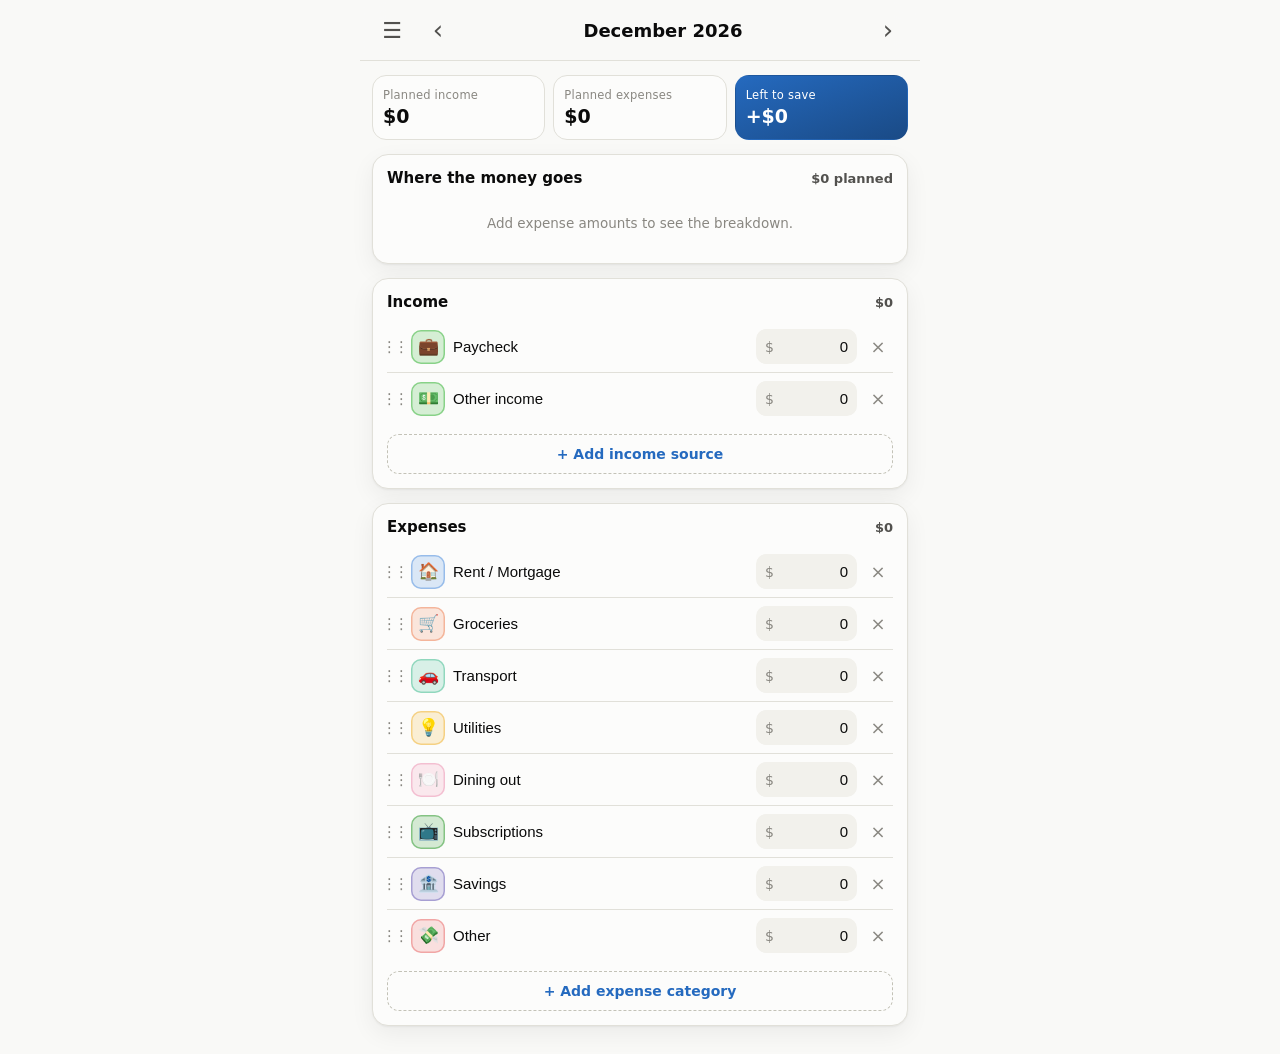
==== index.html @ 3756f9f8 "Replace bottom tabs with a sidebar; fix stale-cache mixed loads Navigation: - Swap the bottom tab ba" ====
<!DOCTYPE html>
<html lang="en">
<head>
  <meta charset="UTF-8" />
  <meta name="viewport" content="width=device-width, initial-scale=1, viewport-fit=cover" />
  <meta name="theme-color" content="#256abf" media="(prefers-color-scheme: light)" />
  <meta name="theme-color" content="#1a1a19" media="(prefers-color-scheme: dark)" />
  <meta name="description" content="Plan your monthly budget, log what actually happened, and see the difference." />
  <title>Kakeibo</title>

  <link rel="manifest" href="manifest.webmanifest" />
  <link rel="icon" href="icons/icon.svg" type="image/svg+xml" />
  <link rel="apple-touch-icon" href="icons/apple-touch-icon.png" />
  <meta name="apple-mobile-web-app-capable" content="yes" />
  <meta name="apple-mobile-web-app-status-bar-style" content="default" />
  <meta name="apple-mobile-web-app-title" content="Kakeibo" />

  <link rel="stylesheet" href="styles.css" />
</head>
<body>
  <div class="app">
    <!-- Header -->
    <header class="topbar">
      <div class="topbar-row">
        <button class="menu-btn" id="navBtn" aria-label="Open menu">&#9776;</button>
        <button class="month-nav" id="prevMonth" aria-label="Previous month">&#8249;</button>
        <button class="month-label" id="monthLabel">
          <span id="monthText">Month</span>
        </button>
        <button class="month-nav" id="nextMonth" aria-label="Next month">&#8250;</button>
      </div>
    </header>

    <!-- Views -->
    <main class="content" id="content">
      <!-- PLAN -->
      <section class="view" id="view-plan">
        <div class="summary-strip" id="planSummary"></div>
        <div class="card" id="planChartCard">
          <div class="card-head">
            <h2>Where the money goes</h2>
            <span class="card-sub" id="planChartSub"></span>
          </div>
          <div id="planChart" class="chart"></div>
        </div>

        <div class="card">
          <div class="card-head"><h2>Income</h2><span class="card-sub" id="planIncomeTotal"></span></div>
          <div class="list" id="planIncomeList"></div>
          <button class="add-row" data-add="income">+ Add income source</button>
        </div>

        <div class="card">
          <div class="card-head"><h2>Expenses</h2><span class="card-sub" id="planExpenseTotal"></span></div>
          <div class="list" id="planExpenseList"></div>
          <button class="add-row" data-add="expense">+ Add expense category</button>
        </div>
      </section>

      <!-- ACTUAL -->
      <section class="view" id="view-actual" hidden>
        <div class="summary-strip" id="actualSummary"></div>
        <p class="hint">Enter what actually came in and went out this month.</p>
        <div class="card">
          <div class="card-head"><h2>Income</h2><span class="card-sub" id="actualIncomeTotal"></span></div>
          <div class="list" id="actualIncomeList"></div>
        </div>
        <div class="card">
          <div class="card-head"><h2>Expenses</h2><span class="card-sub" id="actualExpenseTotal"></span></div>
          <div class="list" id="actualExpenseList"></div>
        </div>
      </section>

      <!-- LOG -->
      <section class="view" id="view-log" hidden>
        <div class="summary-strip" id="logSummary"></div>
        <div class="card">
          <div class="card-head"><h2>Add a purchase</h2></div>
          <div class="log-add">
            <select class="log-select" id="logCat" aria-label="Category"></select>
            <div class="log-add-row">
              <span class="amount-field big"><span class="cur">$</span>
                <input class="amount" id="logAmount" inputmode="decimal" placeholder="0" /></span>
              <input class="log-note" id="logNote" placeholder="Note (e.g. Costco)" />
            </div>
            <button class="log-add-btn" id="logAddBtn">Add to Log</button>
          </div>
        </div>

        <div class="card">
          <div class="card-head"><h2>Category totals</h2></div>
          <div id="logTotals" class="log-totals"></div>
        </div>

        <div class="card">
          <div class="card-head"><h2>Entries</h2><span class="card-sub" id="logCount"></span></div>
          <div id="logList" class="log-list"></div>
        </div>
        <p class="privacy">&#128274; Every entry stays on this device and feeds its category's actual automatically.</p>
      </section>

      <!-- HISTORY -->
      <section class="view" id="view-history" hidden>
        <div class="summary-strip" id="historySummary"></div>
        <div class="card">
          <div class="card-head">
            <h2>Net savings trend</h2>
            <span class="card-sub" id="historyTrendSub"></span>
          </div>
          <div id="historyChart" class="chart"></div>
        </div>
        <div class="card">
          <div class="card-head"><h2>Month by month</h2></div>
          <div id="historyList" class="hist-list"></div>
        </div>
        <p class="privacy">&#128274; Your history is stored only on this device &mdash; nothing is uploaded anywhere.</p>
      </section>

      <!-- COMPARE -->
      <section class="view" id="view-compare" hidden>
        <div class="summary-strip" id="compareSummary"></div>
        <p class="cmp-recap" id="compareRecap"></p>
        <div class="card">
          <div class="card-head">
            <h2>Planned vs actual</h2>
            <div class="legend" id="compareLegend"></div>
          </div>
          <div id="compareChart" class="chart"></div>
        </div>
        <div class="card">
          <div class="card-head"><h2>Category breakdown</h2></div>
          <div id="compareTable" class="cmp-table"></div>
        </div>
      </section>
    </main>
  </div>

  <!-- Sidebar drawer -->
  <div class="drawer-backdrop" id="navDrawer" hidden>
    <nav class="drawer" role="dialog" aria-label="Menu">
      <div class="drawer-head">
        <span class="drawer-logo">&#128202;</span>
        <span class="drawer-title">Kakeibo</span>
      </div>
      <div class="drawer-nav">
        <button class="nav-item is-active" data-view="plan"><span class="nav-ico">&#9635;</span>Plan</button>
        <button class="nav-item" data-view="actual"><span class="nav-ico">&#10003;</span>Actual</button>
        <button class="nav-item" data-view="compare"><span class="nav-ico">&#8646;</span>Compare</button>
        <button class="nav-item" data-view="log"><span class="nav-ico">&#128203;</span>Log</button>
        <button class="nav-item" data-view="history"><span class="nav-ico">&#8635;</span>History</button>
      </div>
      <div class="drawer-sep"></div>
      <button class="nav-item small" data-action="copyPrev"><span class="nav-ico">&#10697;</span>Copy last month's plan</button>
      <button class="nav-item small" data-action="export"><span class="nav-ico">&#8615;</span>Export backup</button>
      <button class="nav-item small" data-action="import"><span class="nav-ico">&#8613;</span>Import backup</button>
      <button class="nav-item small danger" data-action="clearMonth"><span class="nav-ico">&#128465;</span>Clear this month</button>
    </nav>
  </div>
  <input type="file" id="importFile" accept="application/json" hidden />

  <!-- Icon picker sheet -->
  <div class="sheet-backdrop" id="iconSheet" hidden>
    <div class="sheet" role="dialog" aria-label="Choose an icon">
      <div class="sheet-handle"></div>
      <div class="sheet-title">Choose an icon</div>
      <div class="icon-grid" id="iconGrid"></div>
      <button class="sheet-item sheet-close">Close</button>
    </div>
  </div>

  <script src="app.js"></script>
</body>
</html>
---- styles.css ----
/* ---------- Design tokens (from validated data-viz palette) ---------- */
:root {
  color-scheme: light;
  --page:        #f9f9f7;
  --surface:     #fcfcfb;
  --surface-2:   #f2f1ec;
  --ink:         #0b0b0b;
  --ink-2:       #52514e;
  --muted:       #898781;
  --hairline:    #e1e0d9;
  --baseline:    #c3c2b7;

  --brand:       #256abf;
  --brand-soft:  #cde2fb;

  /* categorical series (fixed order — never cycled) */
  --s1: #2a78d6; --s2: #eb6834; --s3: #1baf7a; --s4: #eda100;
  --s5: #e87ba4; --s6: #008300; --s7: #4a3aa7; --s8: #e34948;

  --planned: #2a78d6;   /* series 1 */
  --actual:  #eb6834;   /* series 2 */

  --good:     #006300;
  --good-fill:#0ca30c;
  --over:     #d03b3b;
  --warning:  #fab219;

  --ring: rgba(11,11,11,0.10);
  --shadow: 0 1px 2px rgba(11,11,11,0.05), 0 8px 24px rgba(11,11,11,0.06);

  --r: 16px;
  --safe-b: env(safe-area-inset-bottom, 0px);
  --safe-t: env(safe-area-inset-top, 0px);
}

@media (prefers-color-scheme: dark) {
  :root {
    color-scheme: dark;
    --page:      #0d0d0d;
    --surface:   #1a1a19;
    --surface-2: #232321;
    --ink:       #ffffff;
    --ink-2:     #c3c2b7;
    --muted:     #898781;
    --hairline:  #2c2c2a;
    --baseline:  #383835;

    --brand:      #3987e5;
    --brand-soft: #184f95;

    --s1: #3987e5; --s2: #d95926; --s3: #199e70; --s4: #c98500;
    --s5: #d55181; --s6: #008300; --s7: #9085e9; --s8: #e66767;
    --planned: #3987e5;
    --actual:  #d95926;

    --good:      #0ca30c;
    --good-fill: #0ca30c;
    --over:      #d03b3b;

    --ring: rgba(255,255,255,0.10);
    --shadow: none;
  }
}

* { box-sizing: border-box; }
[hidden] { display: none !important; }
html, body { margin: 0; padding: 0; }
body {
  font-family: system-ui, -apple-system, "Segoe UI", Roboto, sans-serif;
  background: var(--page);
  color: var(--ink);
  -webkit-font-smoothing: antialiased;
  overscroll-behavior-y: none;
}
button { font-family: inherit; cursor: pointer; }
h1, h2 { margin: 0; }

.app {
  max-width: 560px;
  margin: 0 auto;
  min-height: 100vh;
  display: flex;
  flex-direction: column;
}

/* ---------- Top bar ---------- */
.topbar {
  position: sticky; top: 0; z-index: 20;
  padding: calc(var(--safe-t) + 10px) 12px 10px;
  background: color-mix(in srgb, var(--page) 88%, transparent);
  backdrop-filter: saturate(1.4) blur(12px);
  border-bottom: 1px solid var(--hairline);
}
.topbar-row { display: flex; align-items: center; gap: 6px; }
.month-nav {
  width: 40px; height: 40px; flex: 0 0 auto;
  border: none; background: transparent; color: var(--ink-2);
  font-size: 26px; line-height: 1; border-radius: 12px;
}
.month-nav:active { background: var(--surface-2); }
.month-label {
  flex: 1 1 auto; display: flex; align-items: center; justify-content: center;
  gap: 6px; border: none; background: transparent;
  font-size: 18px; font-weight: 650; color: var(--ink);
  padding: 8px; border-radius: 12px;
}
.month-caret { font-size: 11px; color: var(--muted); }
.menu-btn {
  width: 40px; height: 40px; flex: 0 0 auto;
  border: none; background: transparent; color: var(--ink-2);
  font-size: 22px; border-radius: 12px;
}
.menu-btn:active { background: var(--surface-2); }

/* ---------- Content ---------- */
.content {
  flex: 1 1 auto;
  padding: 14px 12px calc(28px + var(--safe-b));
}
.view { display: flex; flex-direction: column; gap: 14px; }
.hint { margin: -4px 2px 0; color: var(--ink-2); font-size: 13.5px; }

/* ---------- Summary strip ---------- */
.summary-strip {
  display: grid; grid-template-columns: repeat(3, 1fr); gap: 8px;
}
.stat {
  background: var(--surface); border: 1px solid var(--hairline);
  border-radius: 14px; padding: 12px 10px;
  display: flex; flex-direction: column; gap: 3px;
}
.stat-label { font-size: 11.5px; color: var(--muted); letter-spacing: .02em; }
.stat-value { font-size: 19px; font-weight: 700; }
.stat-sub { font-size: 11.5px; font-weight: 600; }
.stat-sub.good { color: var(--good); }
.stat-sub.over { color: var(--over); }
.stat.accent { background: linear-gradient(160deg, var(--brand), color-mix(in srgb, var(--brand) 70%, #000)); border-color: transparent; color: #fff; }
.stat.accent .stat-label, .stat.accent .stat-value { color: #fff; }
.stat.accent.neg { background: linear-gradient(160deg, var(--over), color-mix(in srgb, var(--over) 68%, #000)); }
.stat-accent-sub { font-size: 11px; font-weight: 600; color: rgba(255,255,255,0.88); }

/* Compare recap sentence */
.cmp-recap {
  margin: -4px 2px 0; padding: 11px 13px;
  background: var(--surface); border: 1px solid var(--hairline); border-radius: 12px;
  font-size: 13.5px; line-height: 1.45; color: var(--ink); font-weight: 500;
}

/* ---------- Cards ---------- */
.card {
  background: var(--surface);
  border: 1px solid var(--hairline);
  border-radius: var(--r);
  padding: 14px;
  box-shadow: var(--shadow);
}
.card-head {
  display: flex; align-items: center; justify-content: space-between;
  gap: 10px; margin-bottom: 10px;
}
.card-head h2 { font-size: 15px; font-weight: 650; }
.card-sub { font-size: 13px; color: var(--ink-2); font-weight: 600; font-variant-numeric: tabular-nums; }

/* ---------- Editable rows ---------- */
.list { display: flex; flex-direction: column; }
.row {
  display: flex; align-items: center; gap: 6px;
  padding: 8px 0; border-bottom: 1px solid var(--hairline);
  background: var(--surface);
}
.row:last-child { border-bottom: none; }
.row.dragging {
  border-bottom-color: transparent; border-radius: 12px;
  box-shadow: 0 6px 20px rgba(0,0,0,0.18); opacity: 0.96;
}
body.is-dragging { user-select: none; -webkit-user-select: none; }
.drag-handle {
  flex: 0 0 auto; width: 22px; align-self: stretch;
  display: flex; align-items: center; justify-content: center;
  color: var(--muted); font-size: 15px; letter-spacing: -3px;
  cursor: grab; touch-action: none; margin-left: -4px;
}
.drag-handle:active { cursor: grabbing; }
.row .dot { width: 10px; height: 10px; border-radius: 50%; flex: 0 0 auto; }
.row .name {
  flex: 1 1 auto; min-width: 0; border: none; background: transparent;
  color: var(--ink); font-size: 15px; padding: 6px 2px;
}
.row .name:focus { outline: none; }
.amount-field {
  display: flex; align-items: center; gap: 2px;
  background: var(--surface-2); border-radius: 10px; padding: 4px 8px;
  border: 1px solid transparent;
}
.amount-field:focus-within { border-color: var(--brand); }
.amount-field .cur { color: var(--muted); font-size: 14px; }
.row .amount {
  width: 72px; border: none; background: transparent; color: var(--ink);
  font-size: 15px; text-align: right; font-variant-numeric: tabular-nums;
  padding: 4px 0;
}
.row .amount:focus { outline: none; }
.row .del {
  border: none; background: transparent; color: var(--muted);
  font-size: 18px; width: 30px; height: 30px; border-radius: 8px; flex: 0 0 auto;
}
.row .del:active { background: var(--surface-2); color: var(--over); }
.add-row {
  margin-top: 10px; width: 100%;
  border: 1px dashed var(--baseline); background: transparent;
  color: var(--brand); font-weight: 600; font-size: 14px;
  padding: 11px; border-radius: 12px;
}
.add-row:active { background: var(--surface-2); }

/* ---------- Icon badges & chips ---------- */
.ico-badge {
  flex: 0 0 auto; width: 34px; height: 34px; border-radius: 10px;
  border: none; font-size: 17px; line-height: 1;
  display: flex; align-items: center; justify-content: center;
  background: color-mix(in srgb, var(--bc) 16%, transparent);
  box-shadow: inset 0 0 0 1.5px color-mix(in srgb, var(--bc) 38%, transparent);
}
.ico-badge:active { transform: scale(0.92); }
.ico-chip {
  display: inline-flex; align-items: center; justify-content: center;
  width: 22px; height: 22px; border-radius: 6px; font-size: 13px; flex: 0 0 auto;
  background: color-mix(in srgb, var(--bc) 16%, transparent);
}
.leg-ico { font-size: 14px; width: 18px; text-align: center; flex: 0 0 auto; }
.cmp-ico { font-size: 15px; margin-right: 6px; }

/* ---------- Chart area ---------- */
.chart { width: 100%; }
.chart svg { display: block; width: 100%; height: auto; overflow: visible; }

/* Donut legend */
.donut-wrap { display: flex; flex-direction: column; align-items: center; gap: 12px; }
.donut-center-val { font-size: 22px; font-weight: 750; fill: var(--ink); }
.donut-center-lbl { font-size: 11px; fill: var(--muted); }
.leg-list { width: 100%; display: flex; flex-direction: column; gap: 2px; }
.leg-item {
  display: flex; align-items: center; gap: 8px; padding: 6px 2px;
  border-bottom: 1px solid var(--hairline); font-size: 13.5px;
}
.leg-item:last-child { border-bottom: none; }
.leg-item .swatch { width: 12px; height: 12px; border-radius: 3px; flex: 0 0 auto; }
.leg-item .leg-name { flex: 1 1 auto; color: var(--ink-2); overflow: hidden; text-overflow: ellipsis; white-space: nowrap; }
.leg-item .leg-val { font-weight: 650; font-variant-numeric: tabular-nums; }
.leg-item .leg-pct { color: var(--muted); width: 42px; text-align: right; font-variant-numeric: tabular-nums; }

/* Legend (compare) */
.legend { display: flex; gap: 12px; }
.legend .key { display: flex; align-items: center; gap: 5px; font-size: 12px; color: var(--ink-2); }
.legend .key i { width: 11px; height: 11px; border-radius: 3px; display: inline-block; }

/* Compare table */
.cmp-table { display: flex; flex-direction: column; gap: 12px; }
.cmp-row { display: flex; flex-direction: column; gap: 6px; }
.cmp-top { display: flex; align-items: baseline; justify-content: space-between; gap: 8px; }
.cmp-name { font-size: 14px; font-weight: 600; }
.cmp-delta { font-size: 12.5px; font-weight: 650; font-variant-numeric: tabular-nums; }
.cmp-delta.good { color: var(--good); }
.cmp-delta.over { color: var(--over); }
.cmp-bars { display: flex; flex-direction: column; gap: 4px; }
.cmp-bar-track { position: relative; height: 12px; background: var(--surface-2); border-radius: 6px; overflow: hidden; }
.cmp-bar-fill { position: absolute; inset: 0 auto 0 0; border-radius: 6px; }
.cmp-bar-fill.p { background: var(--planned); }
.cmp-bar-fill.a { background: var(--actual); }
.cmp-nums { display: flex; justify-content: space-between; font-size: 11.5px; color: var(--muted); font-variant-numeric: tabular-nums; }

/* ---------- Log / tracker ---------- */
.log-add { display: flex; flex-direction: column; gap: 10px; }
.log-select {
  width: 100%; border: 1px solid var(--hairline); background: var(--surface-2);
  color: var(--ink); font-size: 15px; padding: 11px 12px; border-radius: 12px;
  font-family: inherit; appearance: none;
}
.log-add-row { display: flex; gap: 8px; }
.amount-field.big { flex: 0 0 auto; padding: 8px 12px; }
.amount-field.big .amount { width: 92px; font-size: 17px; font-weight: 650; }
.log-note {
  flex: 1 1 auto; min-width: 0; border: 1px solid var(--hairline);
  background: var(--surface-2); color: var(--ink); font-size: 15px;
  padding: 8px 12px; border-radius: 12px; font-family: inherit;
}
.log-note:focus, .log-select:focus { outline: none; border-color: var(--brand); }
.log-add-btn {
  width: 100%; border: none; border-radius: 12px; padding: 13px;
  background: var(--brand); color: #fff; font-size: 15px; font-weight: 650;
}
.log-add-btn:active { filter: brightness(0.94); }

.log-totals { display: flex; flex-direction: column; gap: 4px; }
.logtot { display: flex; align-items: center; gap: 10px; padding: 8px 0; border-bottom: 1px solid var(--hairline); }
.logtot:last-child { border-bottom: none; }
.logtot .ico-chip { width: 30px; height: 30px; font-size: 16px; }
.logtot-main { flex: 1 1 auto; min-width: 0; display: flex; flex-direction: column; gap: 2px; }
.logtot-top { display: flex; justify-content: space-between; align-items: baseline; gap: 8px; }
.logtot-name { font-size: 15px; font-weight: 600; }
.logtot-val { font-size: 15px; font-weight: 750; font-variant-numeric: tabular-nums; }
.logtot-sub { display: flex; justify-content: space-between; gap: 8px; font-size: 11.5px; }
.logtot-sub .muted2 { color: var(--muted); }
.logtot-sub .over { color: var(--over); font-weight: 650; }
.logtot-sub > span:first-child { color: var(--muted); }

.log-list { display: flex; flex-direction: column; }
.logrow { display: flex; align-items: center; gap: 10px; padding: 9px 0; border-bottom: 1px solid var(--hairline); }
.logrow:last-child { border-bottom: none; }
.logrow-ico { font-size: 18px; width: 24px; text-align: center; flex: 0 0 auto; }
.logrow-main { flex: 1 1 auto; min-width: 0; display: flex; flex-direction: column; gap: 1px; }
.logrow-label { font-size: 14.5px; font-weight: 550; overflow: hidden; text-overflow: ellipsis; white-space: nowrap; }
.logrow-sub { font-size: 11.5px; color: var(--muted); }
.logrow-amt { font-size: 15px; font-weight: 700; font-variant-numeric: tabular-nums; }

/* Read-only actual (fed by the Log) */
.amount-field.readonly { background: transparent; border: 1px dashed var(--baseline); }
.amount .ro, .amount.ro { display: inline-block; width: 72px; text-align: right; font-variant-numeric: tabular-nums; color: var(--ink); }

/* ---------- History ---------- */
.hist-list { display: flex; flex-direction: column; gap: 6px; }
.hist-row {
  display: flex; align-items: center; gap: 8px; width: 100%;
  border: none; background: transparent; text-align: left;
  padding: 10px 4px; border-bottom: 1px solid var(--hairline);
}
.hist-row:last-child { border-bottom: none; }
.hist-row:active { background: var(--surface-2); border-radius: 10px; }
.hist-main { flex: 1 1 auto; min-width: 0; display: flex; flex-direction: column; gap: 6px; }
.hist-top { display: flex; align-items: baseline; justify-content: space-between; gap: 8px; }
.hist-month { font-size: 14.5px; font-weight: 650; display: flex; align-items: center; gap: 6px; }
.hist-tag {
  font-size: 10px; font-weight: 600; color: var(--muted);
  border: 1px solid var(--baseline); border-radius: 999px; padding: 1px 7px;
}
.hist-net { font-size: 14.5px; font-weight: 750; font-variant-numeric: tabular-nums; }
.hist-net.good { color: var(--good); }
.hist-net.over { color: var(--over); }
.hist-bars { display: flex; flex-direction: column; gap: 3px; }
.hist-bar-track { height: 7px; background: var(--surface-2); border-radius: 4px; overflow: hidden; }
.hist-bar { height: 100%; border-radius: 4px; }
.hist-bar.in { background: var(--good-fill); }
.hist-bar.out { background: var(--actual); }
.hist-nums { display: flex; justify-content: space-between; font-size: 11px; color: var(--muted); font-variant-numeric: tabular-nums; }
.hist-chev { color: var(--muted); font-size: 20px; flex: 0 0 auto; }

.trend-single {
  display: flex; flex-direction: column; align-items: center; gap: 2px;
  padding: 24px 0; font-size: 30px; font-weight: 800; font-variant-numeric: tabular-nums;
}
.trend-single.good { color: var(--good); }
.trend-single.over { color: var(--over); }
.trend-single span { font-size: 12.5px; font-weight: 500; color: var(--muted); }

.privacy {
  text-align: center; color: var(--muted); font-size: 12px;
  margin: 2px 12px 0; line-height: 1.5;
}

/* ---------- Icon picker ---------- */
.sheet-title { font-size: 13px; color: var(--muted); text-align: center; margin-bottom: 10px; }
.icon-grid {
  display: grid; grid-template-columns: repeat(6, 1fr); gap: 8px;
  padding: 4px 2px 14px;
}
.icon-opt {
  aspect-ratio: 1; border: 1px solid var(--hairline); background: var(--surface-2);
  border-radius: 12px; font-size: 22px; display: flex; align-items: center; justify-content: center;
}
.icon-opt:active { transform: scale(0.92); border-color: var(--brand); }
.icon-auto { font-size: 14px; font-weight: 700; color: var(--brand); }

/* ---------- Sidebar drawer ---------- */
.drawer-backdrop {
  position: fixed; inset: 0; z-index: 40;
  background: rgba(0,0,0,0.45);
  display: flex; justify-content: flex-start;
  animation: fade .18s ease;
}
@keyframes fade { from { opacity: 0; } to { opacity: 1; } }
.drawer {
  width: 82%; max-width: 320px; height: 100%;
  background: var(--surface); border-right: 1px solid var(--hairline);
  padding: calc(var(--safe-t) + 14px) 12px calc(16px + var(--safe-b));
  display: flex; flex-direction: column; gap: 4px;
  box-shadow: 6px 0 30px rgba(0,0,0,0.28);
  animation: slidein .22s cubic-bezier(.2,.8,.2,1);
  overflow-y: auto;
}
@keyframes slidein { from { transform: translateX(-100%); } to { transform: translateX(0); } }
.drawer-head { display: flex; align-items: center; gap: 10px; padding: 6px 8px 14px; }
.drawer-logo { font-size: 24px; }
.drawer-title { font-size: 20px; font-weight: 750; }
.drawer-nav { display: flex; flex-direction: column; gap: 2px; }
.nav-item {
  display: flex; align-items: center; gap: 13px; width: 100%; text-align: left;
  border: none; background: transparent; color: var(--ink);
  font-size: 16px; font-weight: 600; padding: 13px 12px; border-radius: 12px;
}
.nav-item .nav-ico { font-size: 18px; width: 22px; text-align: center; color: var(--muted); }
.nav-item:active { background: var(--surface-2); }
.nav-item.is-active { background: color-mix(in srgb, var(--brand) 15%, transparent); color: var(--brand); }
.nav-item.is-active .nav-ico { color: var(--brand); }
.nav-item.small { font-size: 14.5px; font-weight: 500; padding: 12px; color: var(--ink-2); }
.nav-item.small .nav-ico { font-size: 16px; }
.nav-item.small.danger { color: var(--over); }
.drawer-sep { height: 1px; background: var(--hairline); margin: 10px 4px; }

/* ---------- Menu sheet ---------- */
.sheet-backdrop {
  position: fixed; inset: 0; z-index: 40;
  background: rgba(0,0,0,0.4);
  display: flex; align-items: flex-end;
}
.sheet {
  width: 100%; max-width: 560px; margin: 0 auto;
  background: var(--surface); border-radius: 20px 20px 0 0;
  padding: 8px 12px calc(16px + var(--safe-b));
  animation: rise .22s ease;
}
@keyframes rise { from { transform: translateY(100%); } to { transform: translateY(0); } }
.sheet-handle { width: 40px; height: 4px; border-radius: 2px; background: var(--baseline); margin: 8px auto 12px; }
.sheet-item {
  width: 100%; text-align: left; border: none; background: transparent;
  color: var(--ink); font-size: 16px; padding: 15px 8px;
  border-bottom: 1px solid var(--hairline);
}
.sheet-item:last-child { border-bottom: none; }
.sheet-item.danger { color: var(--over); }
.sheet-item.sheet-close { color: var(--brand); font-weight: 650; text-align: center; }

.empty { text-align: center; color: var(--muted); font-size: 13.5px; padding: 18px 8px; }
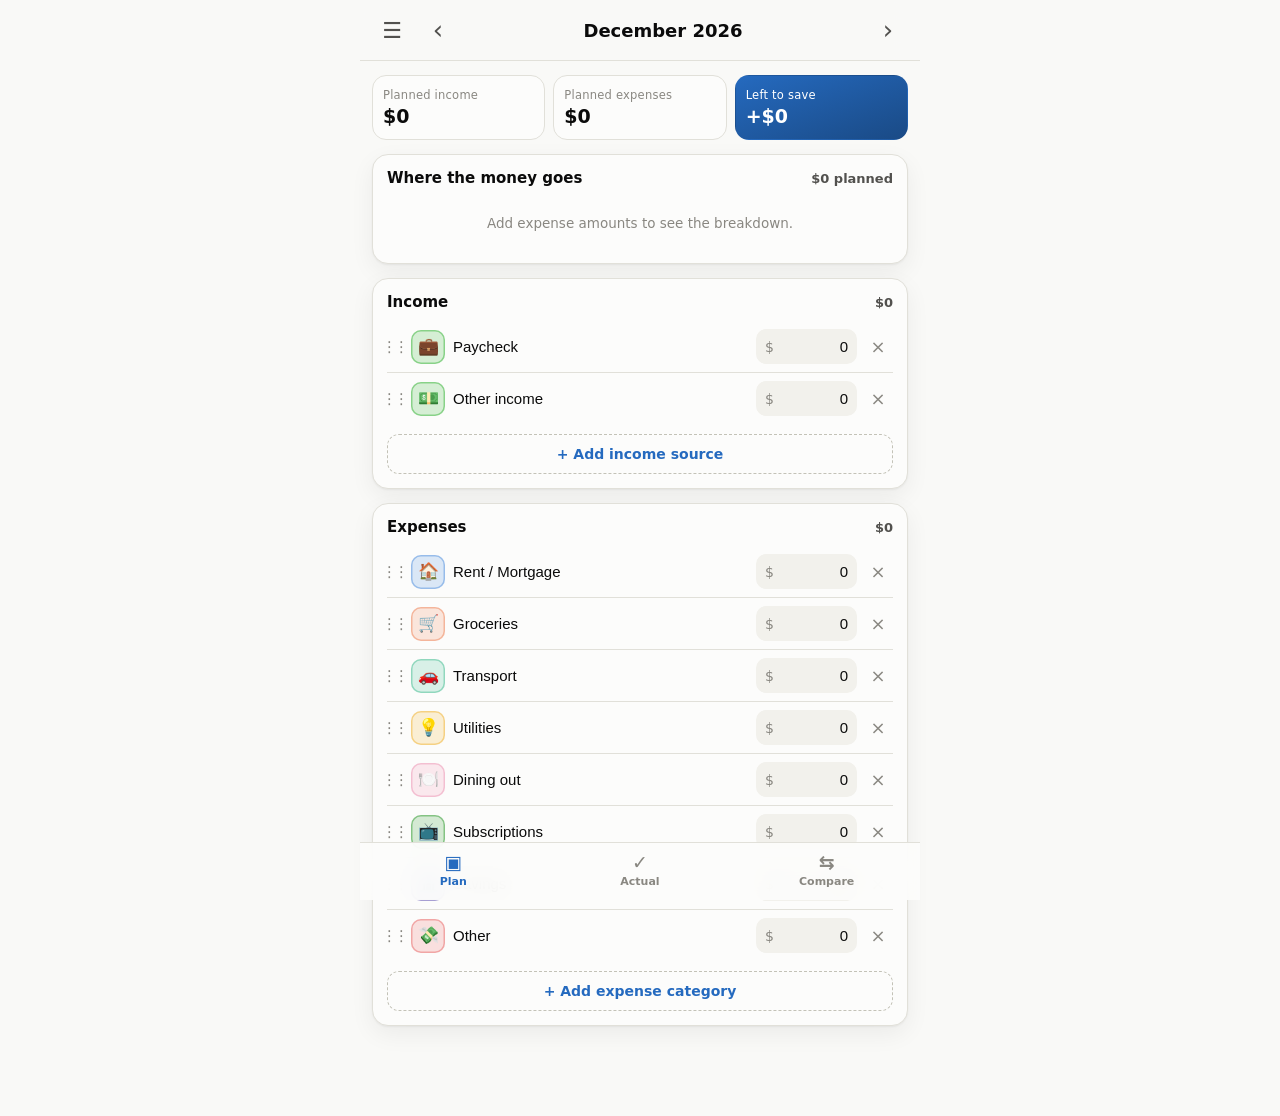
==== commit ed986c66: "Split navigation: primary views on bottom bar, sidebar for the rest - Bottom bar carries the three e" ====
--- a/index.html
+++ b/index.html
@@ -133,6 +133,19 @@
         </div>
       </section>
     </main>
+
+    <!-- Primary bottom nav -->
+    <nav class="tabbar" id="tabbar">
+      <button class="tab is-active" data-view="plan">
+        <span class="tab-ico">&#9635;</span><span>Plan</span>
+      </button>
+      <button class="tab" data-view="actual">
+        <span class="tab-ico">&#10003;</span><span>Actual</span>
+      </button>
+      <button class="tab" data-view="compare">
+        <span class="tab-ico">&#8646;</span><span>Compare</span>
+      </button>
+    </nav>
   </div>
 
   <!-- Sidebar drawer -->
@@ -143,11 +156,8 @@
         <span class="drawer-title">Kakeibo</span>
       </div>
       <div class="drawer-nav">
-        <button class="nav-item is-active" data-view="plan"><span class="nav-ico">&#9635;</span>Plan</button>
-        <button class="nav-item" data-view="actual"><span class="nav-ico">&#10003;</span>Actual</button>
-        <button class="nav-item" data-view="compare"><span class="nav-ico">&#8646;</span>Compare</button>
+        <button class="nav-item" data-view="history"><span class="nav-ico">&#8635;</span>History</button>
         <button class="nav-item" data-view="log"><span class="nav-ico">&#128203;</span>Log</button>
-        <button class="nav-item" data-view="history"><span class="nav-ico">&#8635;</span>History</button>
       </div>
       <div class="drawer-sep"></div>
       <button class="nav-item small" data-action="copyPrev"><span class="nav-ico">&#10697;</span>Copy last month's plan</button>
--- a/styles.css
+++ b/styles.css
@@ -115,7 +115,7 @@
 /* ---------- Content ---------- */
 .content {
   flex: 1 1 auto;
-  padding: 14px 12px calc(28px + var(--safe-b));
+  padding: 14px 12px calc(90px + var(--safe-b));
 }
 .view { display: flex; flex-direction: column; gap: 14px; }
 .hint { margin: -4px 2px 0; color: var(--ink-2); font-size: 13.5px; }
@@ -370,6 +370,24 @@
 .icon-opt:active { transform: scale(0.92); border-color: var(--brand); }
 .icon-auto { font-size: 14px; font-weight: 700; color: var(--brand); }
 
+/* ---------- Primary bottom bar ---------- */
+.tabbar {
+  position: fixed; left: 0; right: 0; bottom: 0; z-index: 20;
+  margin: 0 auto; max-width: 560px;
+  display: grid; grid-template-columns: repeat(3, 1fr);
+  background: color-mix(in srgb, var(--surface) 92%, transparent);
+  backdrop-filter: saturate(1.4) blur(12px);
+  border-top: 1px solid var(--hairline);
+  padding-bottom: var(--safe-b);
+}
+.tab {
+  border: none; background: transparent; color: var(--muted);
+  padding: 10px 4px 12px; display: flex; flex-direction: column;
+  align-items: center; gap: 3px; font-size: 11px; font-weight: 600;
+}
+.tab .tab-ico { font-size: 19px; line-height: 1; }
+.tab.is-active { color: var(--brand); }
+
 /* ---------- Sidebar drawer ---------- */
 .drawer-backdrop {
   position: fixed; inset: 0; z-index: 40;
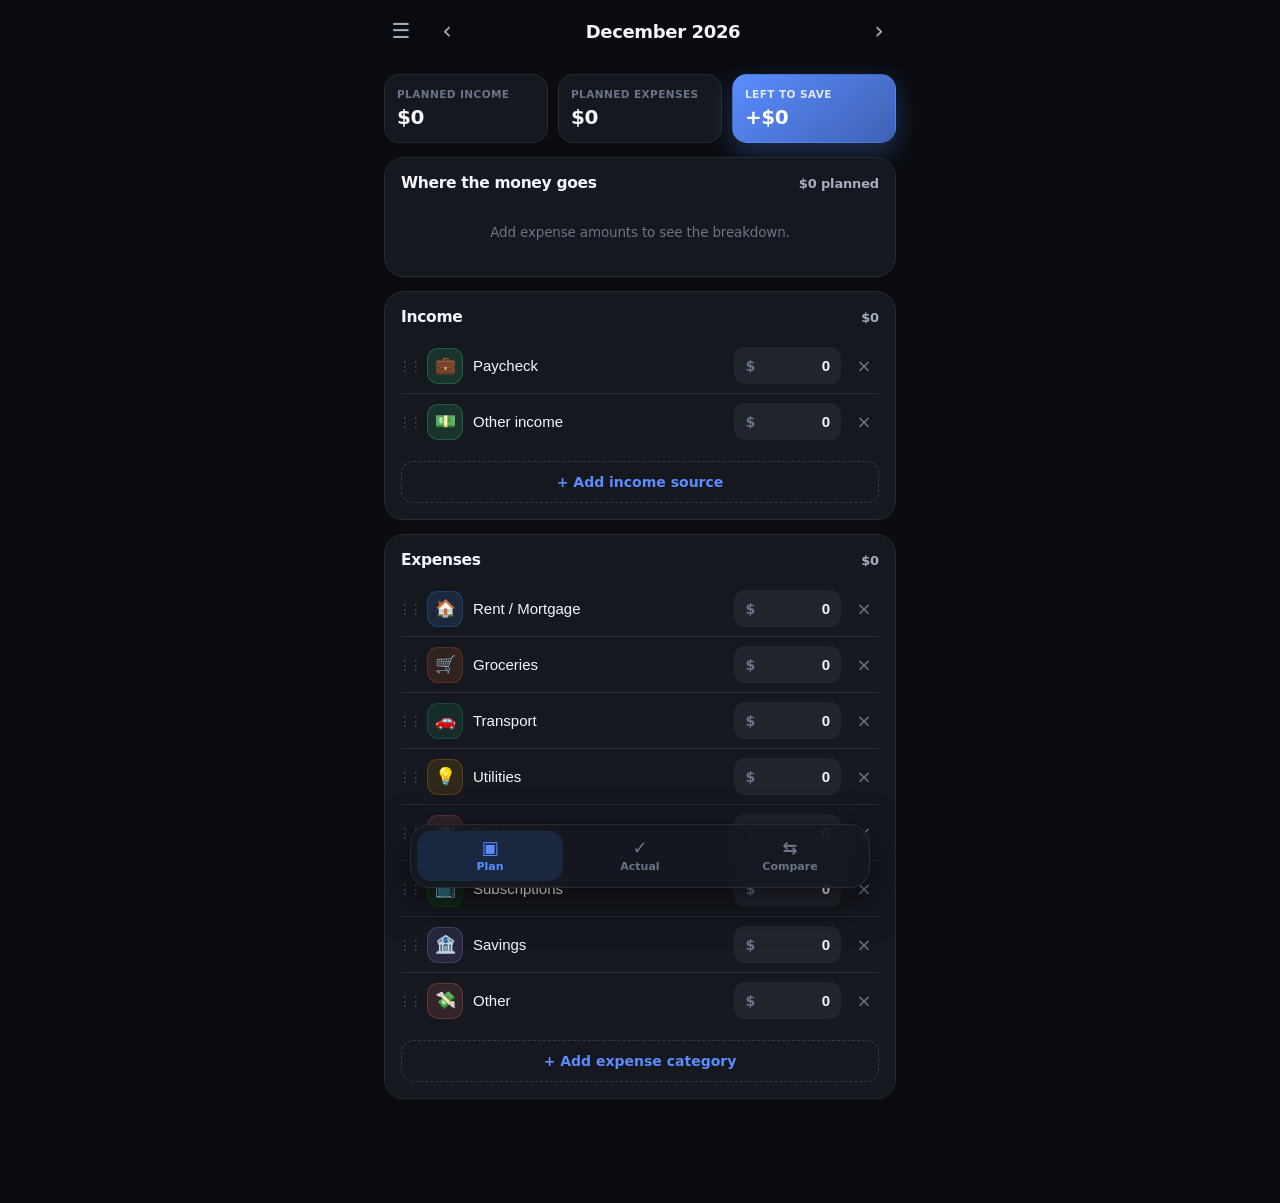
==== commit 347131a5: "Force dark theme regardless of OS setting The app followed prefers-color-scheme, so a light-mode pho" ====
--- a/index.html
+++ b/index.html
@@ -3,8 +3,8 @@
 <head>
   <meta charset="UTF-8" />
   <meta name="viewport" content="width=device-width, initial-scale=1, viewport-fit=cover" />
-  <meta name="theme-color" content="#256abf" media="(prefers-color-scheme: light)" />
-  <meta name="theme-color" content="#1a1a19" media="(prefers-color-scheme: dark)" />
+  <meta name="theme-color" content="#0a0c10" />
+  <meta name="color-scheme" content="dark" />
   <meta name="description" content="Plan your monthly budget, log what actually happened, and see the difference." />
   <title>Kakeibo</title>
 
@@ -12,7 +12,7 @@
   <link rel="icon" href="icons/icon.svg" type="image/svg+xml" />
   <link rel="apple-touch-icon" href="icons/apple-touch-icon.png" />
   <meta name="apple-mobile-web-app-capable" content="yes" />
-  <meta name="apple-mobile-web-app-status-bar-style" content="default" />
+  <meta name="apple-mobile-web-app-status-bar-style" content="black" />
   <meta name="apple-mobile-web-app-title" content="Kakeibo" />
 
   <link rel="stylesheet" href="styles.css" />
--- a/styles.css
+++ b/styles.css
@@ -1,82 +1,99 @@
-/* ---------- Design tokens (from validated data-viz palette) ---------- */
+/* ============================================================
+   Kakeibo — modern styling.
+   Data-viz series colors come from the validated palette; the app
+   chrome around them is a clean, layered fintech look.
+   ============================================================ */
 :root {
   color-scheme: light;
-  --page:        #f9f9f7;
-  --surface:     #fcfcfb;
-  --surface-2:   #f2f1ec;
-  --ink:         #0b0b0b;
-  --ink-2:       #52514e;
-  --muted:       #898781;
-  --hairline:    #e1e0d9;
-  --baseline:    #c3c2b7;
-
-  --brand:       #256abf;
-  --brand-soft:  #cde2fb;
+  --page:        #eceef3;
+  --surface:     #ffffff;
+  --surface-2:   #f1f3f8;
+  --elevated:    #ffffff;
+  --ink:         #0e1220;
+  --ink-2:       #565e70;
+  --muted:       #929aab;
+  --hairline:    #eceef3;
+  --baseline:    #d5dae3;
+
+  --brand:       #2f6bed;
+  --brand-ink:   #ffffff;
+  --brand-soft:  #e7efff;
 
   /* categorical series (fixed order — never cycled) */
   --s1: #2a78d6; --s2: #eb6834; --s3: #1baf7a; --s4: #eda100;
   --s5: #e87ba4; --s6: #008300; --s7: #4a3aa7; --s8: #e34948;
 
-  --planned: #2a78d6;   /* series 1 */
-  --actual:  #eb6834;   /* series 2 */
-
-  --good:     #006300;
-  --good-fill:#0ca30c;
-  --over:     #d03b3b;
-  --warning:  #fab219;
-
-  --ring: rgba(11,11,11,0.10);
-  --shadow: 0 1px 2px rgba(11,11,11,0.05), 0 8px 24px rgba(11,11,11,0.06);
-
-  --r: 16px;
+  --planned: #2a78d6;
+  --actual:  #eb6834;
+
+  --good:     #0a7d3f;
+  --good-fill:#12a150;
+  --over:     #e0463f;
+  --warning:  #f2a916;
+
+  --ring: rgba(14,18,32,0.08);
+  --shadow-sm:  0 1px 2px rgba(14,18,32,0.05);
+  --shadow:     0 1px 2px rgba(14,18,32,0.04), 0 6px 20px rgba(14,18,32,0.06);
+  --shadow-float: 0 10px 34px rgba(14,18,32,0.14);
+  --shadow-accent: 0 8px 22px rgba(47,107,237,0.30);
+
+  --r:    20px;
+  --r-md: 15px;
+  --r-sm: 12px;
   --safe-b: env(safe-area-inset-bottom, 0px);
   --safe-t: env(safe-area-inset-top, 0px);
 }
 
-@media (prefers-color-scheme: dark) {
-  :root {
+/* Forced dark theme (overrides the light defaults above regardless of OS). */
+:root {
     color-scheme: dark;
-    --page:      #0d0d0d;
-    --surface:   #1a1a19;
-    --surface-2: #232321;
-    --ink:       #ffffff;
-    --ink-2:     #c3c2b7;
-    --muted:     #898781;
-    --hairline:  #2c2c2a;
-    --baseline:  #383835;
-
-    --brand:      #3987e5;
-    --brand-soft: #184f95;
+    --page:      #0a0c10;
+    --surface:   #15181f;
+    --surface-2: #21252e;
+    --elevated:  #191d25;
+    --ink:       #f4f6fb;
+    --ink-2:     #a4adbe;
+    --muted:     #6b7486;
+    --hairline:  #262b34;
+    --baseline:  #333a45;
+
+    --brand:      #5b8dff;
+    --brand-ink:  #0a0c10;
+    --brand-soft: #1a2740;
 
     --s1: #3987e5; --s2: #d95926; --s3: #199e70; --s4: #c98500;
     --s5: #d55181; --s6: #008300; --s7: #9085e9; --s8: #e66767;
     --planned: #3987e5;
     --actual:  #d95926;
 
-    --good:      #0ca30c;
-    --good-fill: #0ca30c;
-    --over:      #d03b3b;
-
-    --ring: rgba(255,255,255,0.10);
-    --shadow: none;
-  }
+    --good:      #34d17e;
+    --good-fill: #34d17e;
+    --over:      #ff6b63;
+
+    --ring: rgba(255,255,255,0.08);
+    --shadow-sm:  none;
+    --shadow:     0 1px 0 rgba(255,255,255,0.02);
+    --shadow-float: 0 12px 40px rgba(0,0,0,0.55);
+    --shadow-accent: 0 10px 26px rgba(91,141,255,0.28);
 }
 
 * { box-sizing: border-box; }
 [hidden] { display: none !important; }
 html, body { margin: 0; padding: 0; }
 body {
-  font-family: system-ui, -apple-system, "Segoe UI", Roboto, sans-serif;
+  font-family: system-ui, -apple-system, "Segoe UI", Roboto, "Helvetica Neue", sans-serif;
   background: var(--page);
   color: var(--ink);
   -webkit-font-smoothing: antialiased;
+  text-rendering: optimizeLegibility;
   overscroll-behavior-y: none;
-}
-button { font-family: inherit; cursor: pointer; }
+  letter-spacing: -0.01em;
+}
+button { font-family: inherit; cursor: pointer; -webkit-tap-highlight-color: transparent; }
 h1, h2 { margin: 0; }
 
 .app {
-  max-width: 560px;
+  max-width: 540px;
   margin: 0 auto;
   min-height: 100vh;
   display: flex;
@@ -86,259 +103,366 @@
 /* ---------- Top bar ---------- */
 .topbar {
   position: sticky; top: 0; z-index: 20;
-  padding: calc(var(--safe-t) + 10px) 12px 10px;
-  background: color-mix(in srgb, var(--page) 88%, transparent);
-  backdrop-filter: saturate(1.4) blur(12px);
-  border-bottom: 1px solid var(--hairline);
-}
-.topbar-row { display: flex; align-items: center; gap: 6px; }
-.month-nav {
-  width: 40px; height: 40px; flex: 0 0 auto;
+  padding: calc(var(--safe-t) + 10px) 10px 10px;
+  background: color-mix(in srgb, var(--page) 82%, transparent);
+  backdrop-filter: saturate(1.6) blur(16px);
+  -webkit-backdrop-filter: saturate(1.6) blur(16px);
+}
+.topbar-row { display: flex; align-items: center; gap: 4px; }
+.menu-btn, .month-nav {
+  flex: 0 0 auto; width: 42px; height: 42px;
   border: none; background: transparent; color: var(--ink-2);
-  font-size: 26px; line-height: 1; border-radius: 12px;
-}
-.month-nav:active { background: var(--surface-2); }
+  border-radius: 13px; line-height: 1; display: flex; align-items: center; justify-content: center;
+  transition: background .15s;
+}
+.menu-btn { font-size: 21px; }
+.month-nav { font-size: 24px; }
+.menu-btn:active, .month-nav:active { background: var(--surface-2); }
 .month-label {
   flex: 1 1 auto; display: flex; align-items: center; justify-content: center;
   gap: 6px; border: none; background: transparent;
-  font-size: 18px; font-weight: 650; color: var(--ink);
-  padding: 8px; border-radius: 12px;
-}
-.month-caret { font-size: 11px; color: var(--muted); }
-.menu-btn {
-  width: 40px; height: 40px; flex: 0 0 auto;
-  border: none; background: transparent; color: var(--ink-2);
-  font-size: 22px; border-radius: 12px;
-}
-.menu-btn:active { background: var(--surface-2); }
+  font-size: 18px; font-weight: 700; color: var(--ink);
+  letter-spacing: -0.02em; padding: 8px; border-radius: 12px;
+}
 
 /* ---------- Content ---------- */
 .content {
   flex: 1 1 auto;
-  padding: 14px 12px calc(90px + var(--safe-b));
+  padding: 12px 14px calc(104px + var(--safe-b));
 }
 .view { display: flex; flex-direction: column; gap: 14px; }
-.hint { margin: -4px 2px 0; color: var(--ink-2); font-size: 13.5px; }
+.hint { margin: -2px 4px 2px; color: var(--ink-2); font-size: 13.5px; }
 
 /* ---------- Summary strip ---------- */
-.summary-strip {
-  display: grid; grid-template-columns: repeat(3, 1fr); gap: 8px;
-}
+.summary-strip { display: grid; grid-template-columns: repeat(3, 1fr); gap: 10px; }
 .stat {
   background: var(--surface); border: 1px solid var(--hairline);
-  border-radius: 14px; padding: 12px 10px;
-  display: flex; flex-direction: column; gap: 3px;
-}
-.stat-label { font-size: 11.5px; color: var(--muted); letter-spacing: .02em; }
-.stat-value { font-size: 19px; font-weight: 700; }
-.stat-sub { font-size: 11.5px; font-weight: 600; }
+  border-radius: var(--r-md); padding: 13px 12px;
+  display: flex; flex-direction: column; gap: 5px;
+  box-shadow: var(--shadow-sm);
+}
+.stat-label {
+  font-size: 10.5px; color: var(--muted); font-weight: 600;
+  letter-spacing: 0.04em; text-transform: uppercase;
+}
+.stat-value { font-size: 20px; font-weight: 780; letter-spacing: -0.02em; font-variant-numeric: tabular-nums; }
+.stat-sub { font-size: 11.5px; font-weight: 650; font-variant-numeric: tabular-nums; }
 .stat-sub.good { color: var(--good); }
 .stat-sub.over { color: var(--over); }
-.stat.accent { background: linear-gradient(160deg, var(--brand), color-mix(in srgb, var(--brand) 70%, #000)); border-color: transparent; color: #fff; }
-.stat.accent .stat-label, .stat.accent .stat-value { color: #fff; }
-.stat.accent.neg { background: linear-gradient(160deg, var(--over), color-mix(in srgb, var(--over) 68%, #000)); }
-.stat-accent-sub { font-size: 11px; font-weight: 600; color: rgba(255,255,255,0.88); }
-
-/* Compare recap sentence */
-.cmp-recap {
-  margin: -4px 2px 0; padding: 11px 13px;
-  background: var(--surface); border: 1px solid var(--hairline); border-radius: 12px;
-  font-size: 13.5px; line-height: 1.45; color: var(--ink); font-weight: 500;
-}
+.stat.accent {
+  background: linear-gradient(140deg, var(--brand), color-mix(in srgb, var(--brand) 62%, #101a3a));
+  border-color: transparent; color: #fff; box-shadow: var(--shadow-accent);
+}
+.stat.accent .stat-label { color: rgba(255,255,255,0.82); }
+.stat.accent .stat-value { color: #fff; }
+.stat.accent.neg {
+  background: linear-gradient(140deg, var(--over), color-mix(in srgb, var(--over) 60%, #2a0b0b));
+  box-shadow: 0 8px 22px color-mix(in srgb, var(--over) 34%, transparent);
+}
+.stat-accent-sub { font-size: 11px; font-weight: 650; color: rgba(255,255,255,0.9); }
 
 /* ---------- Cards ---------- */
 .card {
   background: var(--surface);
   border: 1px solid var(--hairline);
   border-radius: var(--r);
-  padding: 14px;
+  padding: 16px;
   box-shadow: var(--shadow);
 }
 .card-head {
   display: flex; align-items: center; justify-content: space-between;
-  gap: 10px; margin-bottom: 10px;
-}
-.card-head h2 { font-size: 15px; font-weight: 650; }
-.card-sub { font-size: 13px; color: var(--ink-2); font-weight: 600; font-variant-numeric: tabular-nums; }
+  gap: 10px; margin-bottom: 12px;
+}
+.card-head h2 { font-size: 15.5px; font-weight: 700; letter-spacing: -0.02em; }
+.card-sub { font-size: 13px; color: var(--ink-2); font-weight: 650; font-variant-numeric: tabular-nums; }
 
 /* ---------- Editable rows ---------- */
 .list { display: flex; flex-direction: column; }
 .row {
-  display: flex; align-items: center; gap: 6px;
-  padding: 8px 0; border-bottom: 1px solid var(--hairline);
+  display: flex; align-items: center; gap: 8px;
+  padding: 9px 0; border-bottom: 1px solid var(--hairline);
   background: var(--surface);
 }
 .row:last-child { border-bottom: none; }
 .row.dragging {
-  border-bottom-color: transparent; border-radius: 12px;
-  box-shadow: 0 6px 20px rgba(0,0,0,0.18); opacity: 0.96;
+  border-bottom-color: transparent; border-radius: 14px;
+  box-shadow: var(--shadow-float); opacity: 0.98; z-index: 2;
 }
 body.is-dragging { user-select: none; -webkit-user-select: none; }
 .drag-handle {
-  flex: 0 0 auto; width: 22px; align-self: stretch;
+  flex: 0 0 auto; width: 20px; align-self: stretch;
   display: flex; align-items: center; justify-content: center;
-  color: var(--muted); font-size: 15px; letter-spacing: -3px;
-  cursor: grab; touch-action: none; margin-left: -4px;
+  color: var(--muted); font-size: 14px; letter-spacing: -3px;
+  cursor: grab; touch-action: none; margin-left: -2px; opacity: 0.6;
 }
 .drag-handle:active { cursor: grabbing; }
-.row .dot { width: 10px; height: 10px; border-radius: 50%; flex: 0 0 auto; }
+
+/* ---------- Icon badges & chips ---------- */
+.ico-badge {
+  flex: 0 0 auto; width: 36px; height: 36px; border-radius: 11px;
+  border: none; font-size: 17px; line-height: 1;
+  display: flex; align-items: center; justify-content: center;
+  background: color-mix(in srgb, var(--bc) 15%, var(--surface));
+  box-shadow: inset 0 0 0 1px color-mix(in srgb, var(--bc) 26%, transparent);
+  transition: transform .12s;
+}
+.ico-badge:active { transform: scale(0.9); }
+.ico-chip {
+  display: inline-flex; align-items: center; justify-content: center;
+  width: 24px; height: 24px; border-radius: 7px; font-size: 13px; flex: 0 0 auto;
+  background: color-mix(in srgb, var(--bc) 15%, var(--surface));
+}
+.leg-ico { font-size: 14px; width: 18px; text-align: center; flex: 0 0 auto; }
+.cmp-ico { font-size: 15px; margin-right: 6px; }
+
 .row .name {
   flex: 1 1 auto; min-width: 0; border: none; background: transparent;
-  color: var(--ink); font-size: 15px; padding: 6px 2px;
+  color: var(--ink); font-size: 15px; font-weight: 500; padding: 6px 2px;
 }
 .row .name:focus { outline: none; }
 .amount-field {
-  display: flex; align-items: center; gap: 2px;
-  background: var(--surface-2); border-radius: 10px; padding: 4px 8px;
-  border: 1px solid transparent;
-}
-.amount-field:focus-within { border-color: var(--brand); }
-.amount-field .cur { color: var(--muted); font-size: 14px; }
+  display: flex; align-items: center; gap: 3px;
+  background: var(--surface-2); border-radius: 11px; padding: 5px 10px;
+  border: 1.5px solid transparent; transition: border-color .15s, background .15s;
+}
+.amount-field:focus-within { border-color: var(--brand); background: var(--surface); }
+.amount-field .cur { color: var(--muted); font-size: 14px; font-weight: 600; }
 .row .amount {
   width: 72px; border: none; background: transparent; color: var(--ink);
-  font-size: 15px; text-align: right; font-variant-numeric: tabular-nums;
+  font-size: 15px; font-weight: 600; text-align: right; font-variant-numeric: tabular-nums;
   padding: 4px 0;
 }
 .row .amount:focus { outline: none; }
 .row .del {
   border: none; background: transparent; color: var(--muted);
-  font-size: 18px; width: 30px; height: 30px; border-radius: 8px; flex: 0 0 auto;
-}
-.row .del:active { background: var(--surface-2); color: var(--over); }
+  font-size: 18px; width: 30px; height: 30px; border-radius: 9px; flex: 0 0 auto;
+  transition: background .15s, color .15s;
+}
+.row .del:active { background: color-mix(in srgb, var(--over) 14%, transparent); color: var(--over); }
 .add-row {
-  margin-top: 10px; width: 100%;
-  border: 1px dashed var(--baseline); background: transparent;
-  color: var(--brand); font-weight: 600; font-size: 14px;
-  padding: 11px; border-radius: 12px;
-}
-.add-row:active { background: var(--surface-2); }
-
-/* ---------- Icon badges & chips ---------- */
-.ico-badge {
-  flex: 0 0 auto; width: 34px; height: 34px; border-radius: 10px;
-  border: none; font-size: 17px; line-height: 1;
-  display: flex; align-items: center; justify-content: center;
-  background: color-mix(in srgb, var(--bc) 16%, transparent);
-  box-shadow: inset 0 0 0 1.5px color-mix(in srgb, var(--bc) 38%, transparent);
-}
-.ico-badge:active { transform: scale(0.92); }
-.ico-chip {
-  display: inline-flex; align-items: center; justify-content: center;
-  width: 22px; height: 22px; border-radius: 6px; font-size: 13px; flex: 0 0 auto;
-  background: color-mix(in srgb, var(--bc) 16%, transparent);
-}
-.leg-ico { font-size: 14px; width: 18px; text-align: center; flex: 0 0 auto; }
-.cmp-ico { font-size: 15px; margin-right: 6px; }
+  margin-top: 12px; width: 100%;
+  border: 1.5px dashed var(--baseline); background: transparent;
+  color: var(--brand); font-weight: 650; font-size: 14px;
+  padding: 12px; border-radius: var(--r-sm); transition: background .15s, border-color .15s;
+}
+.add-row:active { background: var(--brand-soft); border-color: var(--brand); }
 
 /* ---------- Chart area ---------- */
 .chart { width: 100%; }
 .chart svg { display: block; width: 100%; height: auto; overflow: visible; }
 
-/* Donut legend */
-.donut-wrap { display: flex; flex-direction: column; align-items: center; gap: 12px; }
-.donut-center-val { font-size: 22px; font-weight: 750; fill: var(--ink); }
+.donut-wrap { display: flex; flex-direction: column; align-items: center; gap: 14px; }
+.donut-center-val { font-size: 23px; font-weight: 800; fill: var(--ink); letter-spacing: -0.02em; }
 .donut-center-lbl { font-size: 11px; fill: var(--muted); }
-.leg-list { width: 100%; display: flex; flex-direction: column; gap: 2px; }
+.leg-list { width: 100%; display: flex; flex-direction: column; gap: 1px; }
 .leg-item {
-  display: flex; align-items: center; gap: 8px; padding: 6px 2px;
+  display: flex; align-items: center; gap: 9px; padding: 8px 2px;
   border-bottom: 1px solid var(--hairline); font-size: 13.5px;
 }
 .leg-item:last-child { border-bottom: none; }
-.leg-item .swatch { width: 12px; height: 12px; border-radius: 3px; flex: 0 0 auto; }
+.leg-item .swatch { width: 10px; height: 10px; border-radius: 3px; flex: 0 0 auto; }
 .leg-item .leg-name { flex: 1 1 auto; color: var(--ink-2); overflow: hidden; text-overflow: ellipsis; white-space: nowrap; }
-.leg-item .leg-val { font-weight: 650; font-variant-numeric: tabular-nums; }
-.leg-item .leg-pct { color: var(--muted); width: 42px; text-align: right; font-variant-numeric: tabular-nums; }
-
-/* Legend (compare) */
+.leg-item .leg-val { font-weight: 700; font-variant-numeric: tabular-nums; }
+.leg-item .leg-pct { color: var(--muted); width: 40px; text-align: right; font-variant-numeric: tabular-nums; }
+
 .legend { display: flex; gap: 12px; }
-.legend .key { display: flex; align-items: center; gap: 5px; font-size: 12px; color: var(--ink-2); }
-.legend .key i { width: 11px; height: 11px; border-radius: 3px; display: inline-block; }
-
-/* Compare table */
-.cmp-table { display: flex; flex-direction: column; gap: 12px; }
-.cmp-row { display: flex; flex-direction: column; gap: 6px; }
+.legend .key { display: flex; align-items: center; gap: 5px; font-size: 12px; color: var(--ink-2); font-weight: 500; }
+.legend .key i { width: 10px; height: 10px; border-radius: 3px; display: inline-block; }
+
+/* ---------- Compare ---------- */
+.cmp-recap {
+  margin: -2px 2px 0; padding: 13px 15px;
+  background: var(--surface); border: 1px solid var(--hairline); border-radius: var(--r-md);
+  font-size: 13.5px; line-height: 1.5; color: var(--ink); font-weight: 500;
+  box-shadow: var(--shadow-sm);
+}
+.cmp-table { display: flex; flex-direction: column; gap: 15px; }
+.cmp-row { display: flex; flex-direction: column; gap: 7px; }
 .cmp-top { display: flex; align-items: baseline; justify-content: space-between; gap: 8px; }
-.cmp-name { font-size: 14px; font-weight: 600; }
-.cmp-delta { font-size: 12.5px; font-weight: 650; font-variant-numeric: tabular-nums; }
+.cmp-name { font-size: 14px; font-weight: 650; }
+.cmp-delta { font-size: 12.5px; font-weight: 700; font-variant-numeric: tabular-nums; }
 .cmp-delta.good { color: var(--good); }
 .cmp-delta.over { color: var(--over); }
-.cmp-bars { display: flex; flex-direction: column; gap: 4px; }
-.cmp-bar-track { position: relative; height: 12px; background: var(--surface-2); border-radius: 6px; overflow: hidden; }
-.cmp-bar-fill { position: absolute; inset: 0 auto 0 0; border-radius: 6px; }
+.cmp-bars { display: flex; flex-direction: column; gap: 5px; }
+.cmp-bar-track { position: relative; height: 11px; background: var(--surface-2); border-radius: 999px; overflow: hidden; }
+.cmp-bar-fill { position: absolute; inset: 0 auto 0 0; border-radius: 999px; }
 .cmp-bar-fill.p { background: var(--planned); }
 .cmp-bar-fill.a { background: var(--actual); }
 .cmp-nums { display: flex; justify-content: space-between; font-size: 11.5px; color: var(--muted); font-variant-numeric: tabular-nums; }
+
+/* ---------- Primary bottom bar (floating) ---------- */
+.tabbar {
+  position: fixed; left: 12px; right: 12px; z-index: 20;
+  bottom: calc(var(--safe-b) + 12px);
+  margin: 0 auto; max-width: 460px;
+  display: grid; grid-template-columns: repeat(3, 1fr); gap: 4px;
+  padding: 6px;
+  background: color-mix(in srgb, var(--surface) 86%, transparent);
+  backdrop-filter: saturate(1.8) blur(20px);
+  -webkit-backdrop-filter: saturate(1.8) blur(20px);
+  border: 1px solid var(--hairline);
+  border-radius: 20px;
+  box-shadow: var(--shadow-float);
+}
+.tab {
+  border: none; background: transparent; color: var(--muted);
+  padding: 8px 4px; border-radius: 14px;
+  display: flex; flex-direction: column; align-items: center; gap: 3px;
+  font-size: 11px; font-weight: 650; transition: color .15s, background .15s;
+}
+.tab .tab-ico { font-size: 18px; line-height: 1; }
+.tab.is-active { color: var(--brand); background: var(--brand-soft); }
+
+/* ---------- Sidebar drawer ---------- */
+.drawer-backdrop {
+  position: fixed; inset: 0; z-index: 40;
+  background: rgba(6,8,14,0.5);
+  display: flex; justify-content: flex-start;
+  animation: fade .18s ease;
+}
+@keyframes fade { from { opacity: 0; } to { opacity: 1; } }
+.drawer {
+  width: 84%; max-width: 320px; height: 100%;
+  background: var(--surface);
+  padding: calc(var(--safe-t) + 16px) 12px calc(16px + var(--safe-b));
+  display: flex; flex-direction: column; gap: 3px;
+  box-shadow: var(--shadow-float);
+  border-radius: 0 24px 24px 0;
+  animation: slidein .24s cubic-bezier(.2,.8,.2,1);
+  overflow-y: auto;
+}
+@keyframes slidein { from { transform: translateX(-101%); } to { transform: translateX(0); } }
+.drawer-head { display: flex; align-items: center; gap: 11px; padding: 8px 10px 16px; }
+.drawer-logo { font-size: 24px; }
+.drawer-title { font-size: 21px; font-weight: 800; letter-spacing: -0.02em; }
+.drawer-nav { display: flex; flex-direction: column; gap: 2px; }
+.nav-item {
+  display: flex; align-items: center; gap: 13px; width: 100%; text-align: left;
+  border: none; background: transparent; color: var(--ink);
+  font-size: 16px; font-weight: 650; padding: 13px 12px; border-radius: 14px;
+  transition: background .15s;
+}
+.nav-item .nav-ico { font-size: 18px; width: 22px; text-align: center; color: var(--muted); }
+.nav-item:active { background: var(--surface-2); }
+.nav-item.is-active { background: var(--brand-soft); color: var(--brand); }
+.nav-item.is-active .nav-ico { color: var(--brand); }
+.nav-item.small { font-size: 14.5px; font-weight: 550; padding: 12px; color: var(--ink-2); }
+.nav-item.small .nav-ico { font-size: 16px; }
+.nav-item.small.danger { color: var(--over); }
+.drawer-sep { height: 1px; background: var(--hairline); margin: 10px 6px; }
+
+/* ---------- Bottom sheets ---------- */
+.sheet-backdrop {
+  position: fixed; inset: 0; z-index: 40;
+  background: rgba(6,8,14,0.5);
+  display: flex; align-items: flex-end;
+}
+.sheet {
+  width: 100%; max-width: 540px; margin: 0 auto;
+  background: var(--surface); border-radius: 24px 24px 0 0;
+  padding: 8px 14px calc(16px + var(--safe-b));
+  box-shadow: var(--shadow-float);
+  animation: rise .24s cubic-bezier(.2,.8,.2,1);
+}
+@keyframes rise { from { transform: translateY(100%); } to { transform: translateY(0); } }
+.sheet-handle { width: 40px; height: 4px; border-radius: 2px; background: var(--baseline); margin: 8px auto 12px; }
+.sheet-title { font-size: 13px; color: var(--muted); text-align: center; margin-bottom: 10px; font-weight: 600; }
+.sheet-item {
+  width: 100%; text-align: left; border: none; background: transparent;
+  color: var(--ink); font-size: 16px; padding: 15px 8px;
+  border-bottom: 1px solid var(--hairline);
+}
+.sheet-item:last-child { border-bottom: none; }
+.sheet-item.danger { color: var(--over); }
+.sheet-item.sheet-close { color: var(--brand); font-weight: 700; text-align: center; }
+
+/* Icon picker */
+.icon-grid { display: grid; grid-template-columns: repeat(6, 1fr); gap: 8px; padding: 4px 2px 14px; }
+.icon-opt {
+  aspect-ratio: 1; border: 1px solid var(--hairline); background: var(--surface-2);
+  border-radius: 13px; font-size: 22px; display: flex; align-items: center; justify-content: center;
+  transition: transform .12s, border-color .12s;
+}
+.icon-opt:active { transform: scale(0.9); border-color: var(--brand); }
+.icon-auto { font-size: 14px; font-weight: 700; color: var(--brand); }
 
 /* ---------- Log / tracker ---------- */
 .log-add { display: flex; flex-direction: column; gap: 10px; }
 .log-select {
   width: 100%; border: 1px solid var(--hairline); background: var(--surface-2);
-  color: var(--ink); font-size: 15px; padding: 11px 12px; border-radius: 12px;
+  color: var(--ink); font-size: 15px; font-weight: 500; padding: 12px; border-radius: var(--r-sm);
   font-family: inherit; appearance: none;
+  background-image: linear-gradient(45deg, transparent 50%, var(--muted) 50%), linear-gradient(135deg, var(--muted) 50%, transparent 50%);
+  background-position: calc(100% - 18px) 19px, calc(100% - 13px) 19px;
+  background-size: 5px 5px, 5px 5px; background-repeat: no-repeat;
 }
 .log-add-row { display: flex; gap: 8px; }
-.amount-field.big { flex: 0 0 auto; padding: 8px 12px; }
-.amount-field.big .amount { width: 92px; font-size: 17px; font-weight: 650; }
+.amount-field.big { flex: 0 0 auto; padding: 9px 12px; border-radius: var(--r-sm); }
+.amount-field.big .amount { width: 92px; font-size: 17px; font-weight: 700; }
 .log-note {
-  flex: 1 1 auto; min-width: 0; border: 1px solid var(--hairline);
+  flex: 1 1 auto; min-width: 0; border: 1.5px solid var(--hairline);
   background: var(--surface-2); color: var(--ink); font-size: 15px;
-  padding: 8px 12px; border-radius: 12px; font-family: inherit;
+  padding: 9px 12px; border-radius: var(--r-sm); font-family: inherit;
 }
 .log-note:focus, .log-select:focus { outline: none; border-color: var(--brand); }
 .log-add-btn {
-  width: 100%; border: none; border-radius: 12px; padding: 13px;
-  background: var(--brand); color: #fff; font-size: 15px; font-weight: 650;
-}
-.log-add-btn:active { filter: brightness(0.94); }
-
-.log-totals { display: flex; flex-direction: column; gap: 4px; }
-.logtot { display: flex; align-items: center; gap: 10px; padding: 8px 0; border-bottom: 1px solid var(--hairline); }
+  width: 100%; border: none; border-radius: var(--r-sm); padding: 14px;
+  background: var(--brand); color: var(--brand-ink); font-size: 15px; font-weight: 700;
+  box-shadow: var(--shadow-accent); transition: filter .15s, transform .12s;
+}
+.log-add-btn:active { filter: brightness(0.95); transform: translateY(1px); }
+
+.log-totals { display: flex; flex-direction: column; gap: 3px; }
+.logtot { display: flex; align-items: center; gap: 11px; padding: 9px 0; border-bottom: 1px solid var(--hairline); }
 .logtot:last-child { border-bottom: none; }
-.logtot .ico-chip { width: 30px; height: 30px; font-size: 16px; }
-.logtot-main { flex: 1 1 auto; min-width: 0; display: flex; flex-direction: column; gap: 2px; }
+.logtot .ico-chip { width: 32px; height: 32px; font-size: 16px; border-radius: 10px; }
+.logtot-main { flex: 1 1 auto; min-width: 0; display: flex; flex-direction: column; gap: 3px; }
 .logtot-top { display: flex; justify-content: space-between; align-items: baseline; gap: 8px; }
-.logtot-name { font-size: 15px; font-weight: 600; }
-.logtot-val { font-size: 15px; font-weight: 750; font-variant-numeric: tabular-nums; }
+.logtot-name { font-size: 15px; font-weight: 650; }
+.logtot-val { font-size: 15px; font-weight: 780; font-variant-numeric: tabular-nums; }
 .logtot-sub { display: flex; justify-content: space-between; gap: 8px; font-size: 11.5px; }
-.logtot-sub .muted2 { color: var(--muted); }
-.logtot-sub .over { color: var(--over); font-weight: 650; }
+.logtot-sub .muted2 { color: var(--muted); font-weight: 600; }
+.logtot-sub .over { color: var(--over); font-weight: 700; }
 .logtot-sub > span:first-child { color: var(--muted); }
 
 .log-list { display: flex; flex-direction: column; }
-.logrow { display: flex; align-items: center; gap: 10px; padding: 9px 0; border-bottom: 1px solid var(--hairline); }
+.logrow { display: flex; align-items: center; gap: 11px; padding: 10px 0; border-bottom: 1px solid var(--hairline); }
 .logrow:last-child { border-bottom: none; }
-.logrow-ico { font-size: 18px; width: 24px; text-align: center; flex: 0 0 auto; }
+.logrow-ico {
+  font-size: 17px; width: 34px; height: 34px; flex: 0 0 auto;
+  display: flex; align-items: center; justify-content: center;
+  background: var(--surface-2); border-radius: 10px;
+}
 .logrow-main { flex: 1 1 auto; min-width: 0; display: flex; flex-direction: column; gap: 1px; }
-.logrow-label { font-size: 14.5px; font-weight: 550; overflow: hidden; text-overflow: ellipsis; white-space: nowrap; }
+.logrow-label { font-size: 14.5px; font-weight: 600; overflow: hidden; text-overflow: ellipsis; white-space: nowrap; }
 .logrow-sub { font-size: 11.5px; color: var(--muted); }
-.logrow-amt { font-size: 15px; font-weight: 700; font-variant-numeric: tabular-nums; }
-
-/* Read-only actual (fed by the Log) */
-.amount-field.readonly { background: transparent; border: 1px dashed var(--baseline); }
-.amount .ro, .amount.ro { display: inline-block; width: 72px; text-align: right; font-variant-numeric: tabular-nums; color: var(--ink); }
+.logrow-amt { font-size: 15px; font-weight: 750; font-variant-numeric: tabular-nums; }
+
+.amount-field.readonly { background: transparent; border: 1.5px dashed var(--baseline); }
+.amount .ro, .amount.ro { display: inline-block; width: 72px; text-align: right; font-variant-numeric: tabular-nums; color: var(--ink); font-weight: 600; }
 
 /* ---------- History ---------- */
-.hist-list { display: flex; flex-direction: column; gap: 6px; }
+.hist-list { display: flex; flex-direction: column; gap: 4px; }
 .hist-row {
-  display: flex; align-items: center; gap: 8px; width: 100%;
-  border: none; background: transparent; text-align: left;
-  padding: 10px 4px; border-bottom: 1px solid var(--hairline);
+  display: flex; align-items: center; gap: 8px; width: 100%; text-align: left;
+  border: none; background: transparent; padding: 11px 6px; border-radius: 12px;
+  border-bottom: 1px solid var(--hairline); transition: background .15s;
 }
 .hist-row:last-child { border-bottom: none; }
-.hist-row:active { background: var(--surface-2); border-radius: 10px; }
-.hist-main { flex: 1 1 auto; min-width: 0; display: flex; flex-direction: column; gap: 6px; }
+.hist-row:active { background: var(--surface-2); }
+.hist-main { flex: 1 1 auto; min-width: 0; display: flex; flex-direction: column; gap: 7px; }
 .hist-top { display: flex; align-items: baseline; justify-content: space-between; gap: 8px; }
-.hist-month { font-size: 14.5px; font-weight: 650; display: flex; align-items: center; gap: 6px; }
+.hist-month { font-size: 14.5px; font-weight: 700; display: flex; align-items: center; gap: 6px; }
 .hist-tag {
   font-size: 10px; font-weight: 600; color: var(--muted);
-  border: 1px solid var(--baseline); border-radius: 999px; padding: 1px 7px;
-}
-.hist-net { font-size: 14.5px; font-weight: 750; font-variant-numeric: tabular-nums; }
+  border: 1px solid var(--baseline); border-radius: 999px; padding: 1px 8px;
+}
+.hist-net { font-size: 14.5px; font-weight: 780; font-variant-numeric: tabular-nums; }
 .hist-net.good { color: var(--good); }
 .hist-net.over { color: var(--over); }
 .hist-bars { display: flex; flex-direction: column; gap: 3px; }
-.hist-bar-track { height: 7px; background: var(--surface-2); border-radius: 4px; overflow: hidden; }
-.hist-bar { height: 100%; border-radius: 4px; }
+.hist-bar-track { height: 6px; background: var(--surface-2); border-radius: 999px; overflow: hidden; }
+.hist-bar { height: 100%; border-radius: 999px; }
 .hist-bar.in { background: var(--good-fill); }
 .hist-bar.out { background: var(--actual); }
 .hist-nums { display: flex; justify-content: space-between; font-size: 11px; color: var(--muted); font-variant-numeric: tabular-nums; }
@@ -346,105 +470,11 @@
 
 .trend-single {
   display: flex; flex-direction: column; align-items: center; gap: 2px;
-  padding: 24px 0; font-size: 30px; font-weight: 800; font-variant-numeric: tabular-nums;
+  padding: 26px 0; font-size: 32px; font-weight: 820; font-variant-numeric: tabular-nums; letter-spacing: -0.02em;
 }
 .trend-single.good { color: var(--good); }
 .trend-single.over { color: var(--over); }
 .trend-single span { font-size: 12.5px; font-weight: 500; color: var(--muted); }
 
-.privacy {
-  text-align: center; color: var(--muted); font-size: 12px;
-  margin: 2px 12px 0; line-height: 1.5;
-}
-
-/* ---------- Icon picker ---------- */
-.sheet-title { font-size: 13px; color: var(--muted); text-align: center; margin-bottom: 10px; }
-.icon-grid {
-  display: grid; grid-template-columns: repeat(6, 1fr); gap: 8px;
-  padding: 4px 2px 14px;
-}
-.icon-opt {
-  aspect-ratio: 1; border: 1px solid var(--hairline); background: var(--surface-2);
-  border-radius: 12px; font-size: 22px; display: flex; align-items: center; justify-content: center;
-}
-.icon-opt:active { transform: scale(0.92); border-color: var(--brand); }
-.icon-auto { font-size: 14px; font-weight: 700; color: var(--brand); }
-
-/* ---------- Primary bottom bar ---------- */
-.tabbar {
-  position: fixed; left: 0; right: 0; bottom: 0; z-index: 20;
-  margin: 0 auto; max-width: 560px;
-  display: grid; grid-template-columns: repeat(3, 1fr);
-  background: color-mix(in srgb, var(--surface) 92%, transparent);
-  backdrop-filter: saturate(1.4) blur(12px);
-  border-top: 1px solid var(--hairline);
-  padding-bottom: var(--safe-b);
-}
-.tab {
-  border: none; background: transparent; color: var(--muted);
-  padding: 10px 4px 12px; display: flex; flex-direction: column;
-  align-items: center; gap: 3px; font-size: 11px; font-weight: 600;
-}
-.tab .tab-ico { font-size: 19px; line-height: 1; }
-.tab.is-active { color: var(--brand); }
-
-/* ---------- Sidebar drawer ---------- */
-.drawer-backdrop {
-  position: fixed; inset: 0; z-index: 40;
-  background: rgba(0,0,0,0.45);
-  display: flex; justify-content: flex-start;
-  animation: fade .18s ease;
-}
-@keyframes fade { from { opacity: 0; } to { opacity: 1; } }
-.drawer {
-  width: 82%; max-width: 320px; height: 100%;
-  background: var(--surface); border-right: 1px solid var(--hairline);
-  padding: calc(var(--safe-t) + 14px) 12px calc(16px + var(--safe-b));
-  display: flex; flex-direction: column; gap: 4px;
-  box-shadow: 6px 0 30px rgba(0,0,0,0.28);
-  animation: slidein .22s cubic-bezier(.2,.8,.2,1);
-  overflow-y: auto;
-}
-@keyframes slidein { from { transform: translateX(-100%); } to { transform: translateX(0); } }
-.drawer-head { display: flex; align-items: center; gap: 10px; padding: 6px 8px 14px; }
-.drawer-logo { font-size: 24px; }
-.drawer-title { font-size: 20px; font-weight: 750; }
-.drawer-nav { display: flex; flex-direction: column; gap: 2px; }
-.nav-item {
-  display: flex; align-items: center; gap: 13px; width: 100%; text-align: left;
-  border: none; background: transparent; color: var(--ink);
-  font-size: 16px; font-weight: 600; padding: 13px 12px; border-radius: 12px;
-}
-.nav-item .nav-ico { font-size: 18px; width: 22px; text-align: center; color: var(--muted); }
-.nav-item:active { background: var(--surface-2); }
-.nav-item.is-active { background: color-mix(in srgb, var(--brand) 15%, transparent); color: var(--brand); }
-.nav-item.is-active .nav-ico { color: var(--brand); }
-.nav-item.small { font-size: 14.5px; font-weight: 500; padding: 12px; color: var(--ink-2); }
-.nav-item.small .nav-ico { font-size: 16px; }
-.nav-item.small.danger { color: var(--over); }
-.drawer-sep { height: 1px; background: var(--hairline); margin: 10px 4px; }
-
-/* ---------- Menu sheet ---------- */
-.sheet-backdrop {
-  position: fixed; inset: 0; z-index: 40;
-  background: rgba(0,0,0,0.4);
-  display: flex; align-items: flex-end;
-}
-.sheet {
-  width: 100%; max-width: 560px; margin: 0 auto;
-  background: var(--surface); border-radius: 20px 20px 0 0;
-  padding: 8px 12px calc(16px + var(--safe-b));
-  animation: rise .22s ease;
-}
-@keyframes rise { from { transform: translateY(100%); } to { transform: translateY(0); } }
-.sheet-handle { width: 40px; height: 4px; border-radius: 2px; background: var(--baseline); margin: 8px auto 12px; }
-.sheet-item {
-  width: 100%; text-align: left; border: none; background: transparent;
-  color: var(--ink); font-size: 16px; padding: 15px 8px;
-  border-bottom: 1px solid var(--hairline);
-}
-.sheet-item:last-child { border-bottom: none; }
-.sheet-item.danger { color: var(--over); }
-.sheet-item.sheet-close { color: var(--brand); font-weight: 650; text-align: center; }
-
-.empty { text-align: center; color: var(--muted); font-size: 13.5px; padding: 18px 8px; }
+.privacy { text-align: center; color: var(--muted); font-size: 12px; margin: 4px 12px 0; line-height: 1.5; }
+.empty { text-align: center; color: var(--muted); font-size: 13.5px; padding: 20px 8px; }
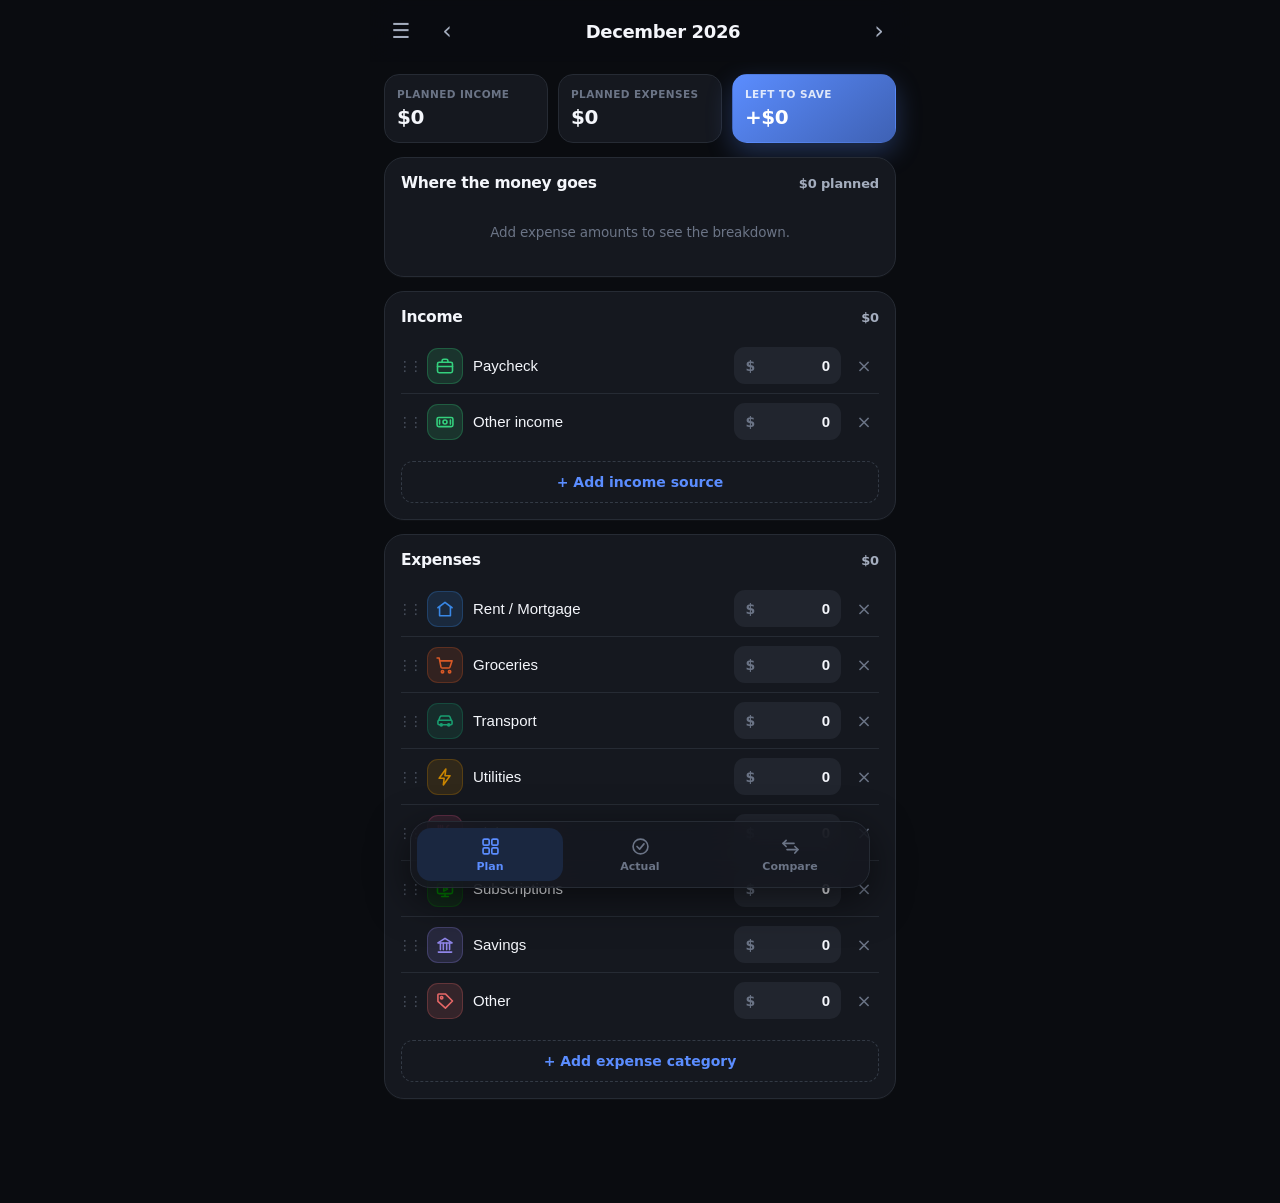
==== commit 16ef85ca: "Replace emoji icons with a clean line-icon set Swap all emoji for monochrome SVG line icons (24px, c" ====
--- a/index.html
+++ b/index.html
@@ -137,13 +137,13 @@
     <!-- Primary bottom nav -->
     <nav class="tabbar" id="tabbar">
       <button class="tab is-active" data-view="plan">
-        <span class="tab-ico">&#9635;</span><span>Plan</span>
+        <span class="tab-ico" data-ic="grid"></span><span>Plan</span>
       </button>
       <button class="tab" data-view="actual">
-        <span class="tab-ico">&#10003;</span><span>Actual</span>
+        <span class="tab-ico" data-ic="check"></span><span>Actual</span>
       </button>
       <button class="tab" data-view="compare">
-        <span class="tab-ico">&#8646;</span><span>Compare</span>
+        <span class="tab-ico" data-ic="compare"></span><span>Compare</span>
       </button>
     </nav>
   </div>
@@ -152,18 +152,18 @@
   <div class="drawer-backdrop" id="navDrawer" hidden>
     <nav class="drawer" role="dialog" aria-label="Menu">
       <div class="drawer-head">
-        <span class="drawer-logo">&#128202;</span>
+        <span class="drawer-logo" data-ic="logo"></span>
         <span class="drawer-title">Kakeibo</span>
       </div>
       <div class="drawer-nav">
-        <button class="nav-item" data-view="history"><span class="nav-ico">&#8635;</span>History</button>
-        <button class="nav-item" data-view="log"><span class="nav-ico">&#128203;</span>Log</button>
+        <button class="nav-item" data-view="history"><span class="nav-ico" data-ic="history"></span>History</button>
+        <button class="nav-item" data-view="log"><span class="nav-ico" data-ic="receipt"></span>Log</button>
       </div>
       <div class="drawer-sep"></div>
-      <button class="nav-item small" data-action="copyPrev"><span class="nav-ico">&#10697;</span>Copy last month's plan</button>
-      <button class="nav-item small" data-action="export"><span class="nav-ico">&#8615;</span>Export backup</button>
-      <button class="nav-item small" data-action="import"><span class="nav-ico">&#8613;</span>Import backup</button>
-      <button class="nav-item small danger" data-action="clearMonth"><span class="nav-ico">&#128465;</span>Clear this month</button>
+      <button class="nav-item small" data-action="copyPrev"><span class="nav-ico" data-ic="copy"></span>Copy last month's plan</button>
+      <button class="nav-item small" data-action="export"><span class="nav-ico" data-ic="download"></span>Export backup</button>
+      <button class="nav-item small" data-action="import"><span class="nav-ico" data-ic="upload"></span>Import backup</button>
+      <button class="nav-item small danger" data-action="clearMonth"><span class="nav-ico" data-ic="trash"></span>Clear this month</button>
     </nav>
   </div>
   <input type="file" id="importFile" accept="application/json" hidden />
--- a/styles.css
+++ b/styles.css
@@ -197,23 +197,28 @@
 }
 .drag-handle:active { cursor: grabbing; }
 
-/* ---------- Icon badges & chips ---------- */
+/* ---------- Icons ---------- */
+.ic { width: 20px; height: 20px; display: block; flex: 0 0 auto; }
 .ico-badge {
   flex: 0 0 auto; width: 36px; height: 36px; border-radius: 11px;
-  border: none; font-size: 17px; line-height: 1;
+  border: none; line-height: 1; color: var(--bc);
   display: flex; align-items: center; justify-content: center;
   background: color-mix(in srgb, var(--bc) 15%, var(--surface));
   box-shadow: inset 0 0 0 1px color-mix(in srgb, var(--bc) 26%, transparent);
   transition: transform .12s;
 }
 .ico-badge:active { transform: scale(0.9); }
+.ico-badge .ic { width: 20px; height: 20px; }
 .ico-chip {
   display: inline-flex; align-items: center; justify-content: center;
-  width: 24px; height: 24px; border-radius: 7px; font-size: 13px; flex: 0 0 auto;
+  width: 24px; height: 24px; border-radius: 7px; flex: 0 0 auto; color: var(--bc);
   background: color-mix(in srgb, var(--bc) 15%, var(--surface));
 }
-.leg-ico { font-size: 14px; width: 18px; text-align: center; flex: 0 0 auto; }
-.cmp-ico { font-size: 15px; margin-right: 6px; }
+.ico-chip .ic { width: 16px; height: 16px; }
+.leg-ico { display: inline-flex; align-items: center; justify-content: center; width: 18px; flex: 0 0 auto; color: var(--ink-2); }
+.leg-ico .ic { width: 17px; height: 17px; }
+.cmp-ico { display: inline-flex; align-items: center; vertical-align: -3px; margin-right: 7px; color: var(--ink-2); }
+.cmp-ico .ic { width: 16px; height: 16px; }
 
 .row .name {
   flex: 1 1 auto; min-width: 0; border: none; background: transparent;
@@ -310,7 +315,8 @@
   display: flex; flex-direction: column; align-items: center; gap: 3px;
   font-size: 11px; font-weight: 650; transition: color .15s, background .15s;
 }
-.tab .tab-ico { font-size: 18px; line-height: 1; }
+.tab .tab-ico { display: flex; align-items: center; justify-content: center; }
+.tab .tab-ico .ic { width: 21px; height: 21px; }
 .tab.is-active { color: var(--brand); background: var(--brand-soft); }
 
 /* ---------- Sidebar drawer ---------- */
@@ -333,7 +339,8 @@
 }
 @keyframes slidein { from { transform: translateX(-101%); } to { transform: translateX(0); } }
 .drawer-head { display: flex; align-items: center; gap: 11px; padding: 8px 10px 16px; }
-.drawer-logo { font-size: 24px; }
+.drawer-logo { display: flex; align-items: center; color: var(--brand); }
+.drawer-logo .ic { width: 25px; height: 25px; stroke-width: 2.4; }
 .drawer-title { font-size: 21px; font-weight: 800; letter-spacing: -0.02em; }
 .drawer-nav { display: flex; flex-direction: column; gap: 2px; }
 .nav-item {
@@ -342,12 +349,13 @@
   font-size: 16px; font-weight: 650; padding: 13px 12px; border-radius: 14px;
   transition: background .15s;
 }
-.nav-item .nav-ico { font-size: 18px; width: 22px; text-align: center; color: var(--muted); }
+.nav-item .nav-ico { display: flex; align-items: center; justify-content: center; width: 22px; color: var(--muted); }
+.nav-item .nav-ico .ic { width: 19px; height: 19px; }
 .nav-item:active { background: var(--surface-2); }
 .nav-item.is-active { background: var(--brand-soft); color: var(--brand); }
 .nav-item.is-active .nav-ico { color: var(--brand); }
 .nav-item.small { font-size: 14.5px; font-weight: 550; padding: 12px; color: var(--ink-2); }
-.nav-item.small .nav-ico { font-size: 16px; }
+.nav-item.small .nav-ico .ic { width: 17px; height: 17px; }
 .nav-item.small.danger { color: var(--over); }
 .drawer-sep { height: 1px; background: var(--hairline); margin: 10px 6px; }
 
@@ -380,9 +388,11 @@
 .icon-grid { display: grid; grid-template-columns: repeat(6, 1fr); gap: 8px; padding: 4px 2px 14px; }
 .icon-opt {
   aspect-ratio: 1; border: 1px solid var(--hairline); background: var(--surface-2);
-  border-radius: 13px; font-size: 22px; display: flex; align-items: center; justify-content: center;
+  border-radius: 13px; font-size: 14px; color: var(--ink);
+  display: flex; align-items: center; justify-content: center;
   transition: transform .12s, border-color .12s;
 }
+.icon-opt .ic { width: 22px; height: 22px; }
 .icon-opt:active { transform: scale(0.9); border-color: var(--brand); }
 .icon-auto { font-size: 14px; font-weight: 700; color: var(--brand); }
 
@@ -415,7 +425,8 @@
 .log-totals { display: flex; flex-direction: column; gap: 3px; }
 .logtot { display: flex; align-items: center; gap: 11px; padding: 9px 0; border-bottom: 1px solid var(--hairline); }
 .logtot:last-child { border-bottom: none; }
-.logtot .ico-chip { width: 32px; height: 32px; font-size: 16px; border-radius: 10px; }
+.logtot .ico-chip { width: 32px; height: 32px; border-radius: 10px; }
+.logtot .ico-chip .ic { width: 18px; height: 18px; }
 .logtot-main { flex: 1 1 auto; min-width: 0; display: flex; flex-direction: column; gap: 3px; }
 .logtot-top { display: flex; justify-content: space-between; align-items: baseline; gap: 8px; }
 .logtot-name { font-size: 15px; font-weight: 650; }
@@ -429,10 +440,11 @@
 .logrow { display: flex; align-items: center; gap: 11px; padding: 10px 0; border-bottom: 1px solid var(--hairline); }
 .logrow:last-child { border-bottom: none; }
 .logrow-ico {
-  font-size: 17px; width: 34px; height: 34px; flex: 0 0 auto;
+  width: 34px; height: 34px; flex: 0 0 auto; color: var(--ink-2);
   display: flex; align-items: center; justify-content: center;
   background: var(--surface-2); border-radius: 10px;
 }
+.logrow-ico .ic { width: 18px; height: 18px; }
 .logrow-main { flex: 1 1 auto; min-width: 0; display: flex; flex-direction: column; gap: 1px; }
 .logrow-label { font-size: 14.5px; font-weight: 600; overflow: hidden; text-overflow: ellipsis; white-space: nowrap; }
 .logrow-sub { font-size: 11.5px; color: var(--muted); }
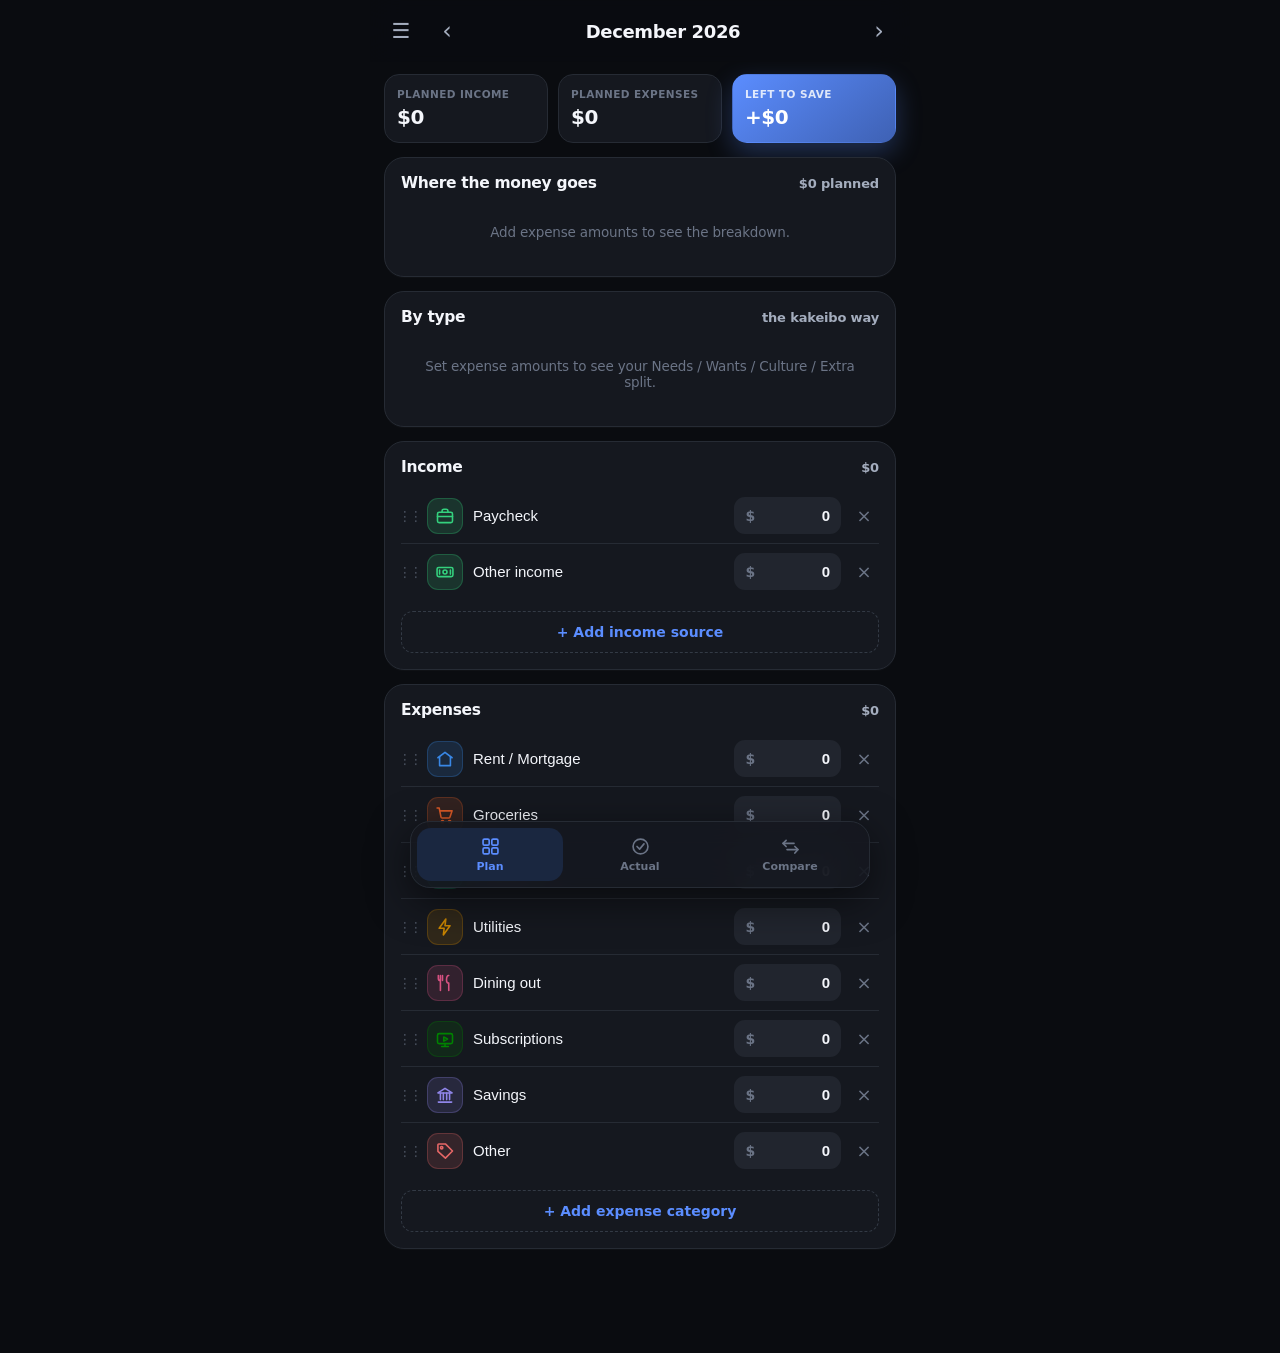
==== commit 18936bb9: "Add kakeibo grouping, reflection, trends, PIN lock, themes & more Ten features: - Kakeibo four-categ" ====
--- a/index.html
+++ b/index.html
@@ -1,5 +1,5 @@
 <!DOCTYPE html>
-<html lang="en">
+<html lang="en" data-theme="dark">
 <head>
   <meta charset="UTF-8" />
   <meta name="viewport" content="width=device-width, initial-scale=1, viewport-fit=cover" />
@@ -44,6 +44,11 @@
           <div id="planChart" class="chart"></div>
         </div>
 
+        <div class="card" id="planTypeCard">
+          <div class="card-head"><h2>By type</h2><span class="card-sub">the kakeibo way</span></div>
+          <div id="planTypes"></div>
+        </div>
+
         <div class="card">
           <div class="card-head"><h2>Income</h2><span class="card-sub" id="planIncomeTotal"></span></div>
           <div class="list" id="planIncomeList"></div>
@@ -83,6 +88,7 @@
                 <input class="amount" id="logAmount" inputmode="decimal" placeholder="0" /></span>
               <input class="log-note" id="logNote" placeholder="Note (e.g. Costco)" />
             </div>
+            <input class="log-date" id="logDate" type="date" aria-label="Date" />
             <button class="log-add-btn" id="logAddBtn">Add to Log</button>
           </div>
         </div>
@@ -108,6 +114,13 @@
             <span class="card-sub" id="historyTrendSub"></span>
           </div>
           <div id="historyChart" class="chart"></div>
+        </div>
+        <div class="card" id="catTrendCard">
+          <div class="card-head">
+            <h2>By category</h2>
+            <select class="log-select mini" id="catTrendSel" aria-label="Category"></select>
+          </div>
+          <div id="catTrendChart" class="chart"></div>
         </div>
         <div class="card">
           <div class="card-head"><h2>Month by month</h2></div>
@@ -130,6 +143,14 @@
         <div class="card">
           <div class="card-head"><h2>Category breakdown</h2></div>
           <div id="compareTable" class="cmp-table"></div>
+        </div>
+        <div class="card">
+          <div class="card-head"><h2>Monthly reflection</h2></div>
+          <div id="reflectionSummary" class="reflect-summary"></div>
+          <label class="reflect-label">What went well?</label>
+          <textarea class="reflect-input" id="reflectWell" rows="2" placeholder="e.g. packed lunch most days"></textarea>
+          <label class="reflect-label">How can you improve next month?</label>
+          <textarea class="reflect-input" id="reflectImprove" rows="2" placeholder="e.g. cut a subscription"></textarea>
         </div>
       </section>
     </main>
@@ -160,21 +181,65 @@
         <button class="nav-item" data-view="log"><span class="nav-ico" data-ic="receipt"></span>Log</button>
       </div>
       <div class="drawer-sep"></div>
+      <button class="nav-item small" data-action="settings"><span class="nav-ico" data-ic="settings"></span>Settings</button>
       <button class="nav-item small" data-action="copyPrev"><span class="nav-ico" data-ic="copy"></span>Copy last month's plan</button>
-      <button class="nav-item small" data-action="export"><span class="nav-ico" data-ic="download"></span>Export backup</button>
+      <button class="nav-item small" data-action="export"><span class="nav-ico" data-ic="download"></span>Export backup (JSON)</button>
+      <button class="nav-item small" data-action="exportCsv"><span class="nav-ico" data-ic="receipt"></span>Export month (CSV)</button>
       <button class="nav-item small" data-action="import"><span class="nav-ico" data-ic="upload"></span>Import backup</button>
       <button class="nav-item small danger" data-action="clearMonth"><span class="nav-ico" data-ic="trash"></span>Clear this month</button>
     </nav>
   </div>
   <input type="file" id="importFile" accept="application/json" hidden />
 
-  <!-- Icon picker sheet -->
+  <!-- Edit-category sheet (icon + kakeibo type) -->
   <div class="sheet-backdrop" id="iconSheet" hidden>
-    <div class="sheet" role="dialog" aria-label="Choose an icon">
+    <div class="sheet" role="dialog" aria-label="Edit category">
       <div class="sheet-handle"></div>
-      <div class="sheet-title">Choose an icon</div>
+      <div class="sheet-title" id="groupPickTitle" hidden>Type</div>
+      <div class="seg" id="groupPick" hidden></div>
+      <div class="sheet-title">Icon</div>
       <div class="icon-grid" id="iconGrid"></div>
       <button class="sheet-item sheet-close">Close</button>
+    </div>
+  </div>
+
+  <!-- Log entry sheet (add with date / edit) -->
+  <div class="sheet-backdrop" id="entrySheet" hidden>
+    <div class="sheet" role="dialog" aria-label="Edit entry">
+      <div class="sheet-handle"></div>
+      <div class="sheet-title" id="entryTitle">Edit entry</div>
+      <select class="log-select" id="entryCat" aria-label="Category"></select>
+      <div class="log-add-row">
+        <span class="amount-field big"><span class="cur">$</span>
+          <input class="amount" id="entryAmount" inputmode="decimal" placeholder="0" /></span>
+        <input class="log-note" id="entryNote" placeholder="Note" />
+      </div>
+      <input class="log-date" id="entryDate" type="date" aria-label="Date" />
+      <button class="log-add-btn" id="entrySave">Save</button>
+      <button class="sheet-item danger" id="entryDelete">Delete entry</button>
+      <button class="sheet-item sheet-close">Close</button>
+    </div>
+  </div>
+
+  <!-- Settings sheet -->
+  <div class="sheet-backdrop" id="settingsSheet" hidden>
+    <div class="sheet" role="dialog" aria-label="Settings">
+      <div class="sheet-handle"></div>
+      <div class="sheet-title">Theme</div>
+      <div class="seg" id="themePick"></div>
+      <div class="sheet-title">App lock</div>
+      <div id="lockControls"></div>
+      <button class="sheet-item sheet-close">Close</button>
+    </div>
+  </div>
+
+  <!-- PIN lock overlay -->
+  <div class="lock" id="lockScreen" hidden>
+    <div class="lock-inner">
+      <span class="lock-logo" data-ic="logo"></span>
+      <div class="lock-title" id="lockTitle">Enter PIN</div>
+      <div class="lock-dots" id="lockDots"></div>
+      <div class="lock-pad" id="lockPad"></div>
     </div>
   </div>
 
--- a/styles.css
+++ b/styles.css
@@ -44,8 +44,9 @@
   --safe-t: env(safe-area-inset-top, 0px);
 }
 
-/* Forced dark theme (overrides the light defaults above regardless of OS). */
-:root {
+/* Dark theme — applied via <html data-theme="dark">. "auto" is resolved to
+   dark/light in JS, so only these two concrete themes exist in CSS. */
+:root[data-theme="dark"] {
     color-scheme: dark;
     --page:      #0a0c10;
     --surface:   #15181f;
@@ -490,3 +491,89 @@
 
 .privacy { text-align: center; color: var(--muted); font-size: 12px; margin: 4px 12px 0; line-height: 1.5; }
 .empty { text-align: center; color: var(--muted); font-size: 13.5px; padding: 20px 8px; }
+
+/* ============================================================
+   New components: segmented control, by-type, reflection,
+   quick-log, date input, category trend, PIN lock
+   ============================================================ */
+
+/* Segmented control (theme + kakeibo type) */
+.seg { display: flex; gap: 4px; background: var(--surface-2); border-radius: 12px; padding: 4px; margin-bottom: 14px; }
+.seg-btn {
+  flex: 1 1 0; border: none; background: transparent; color: var(--ink-2);
+  font-size: 13px; font-weight: 650; padding: 9px 6px; border-radius: 9px;
+  transition: background .15s, color .15s;
+}
+.seg-btn.on { background: var(--surface); color: var(--brand); box-shadow: var(--shadow-sm); }
+
+/* By type (kakeibo buckets) */
+.type-bar { display: flex; height: 12px; border-radius: 999px; overflow: hidden; gap: 2px; background: var(--surface-2); margin-bottom: 12px; }
+.type-bar span { display: block; height: 100%; }
+.type-legend { display: flex; flex-direction: column; gap: 2px; }
+.type-row { display: flex; align-items: center; gap: 9px; padding: 7px 2px; border-bottom: 1px solid var(--hairline); font-size: 13.5px; }
+.type-row:last-child { border-bottom: none; }
+.type-dot { width: 10px; height: 10px; border-radius: 3px; flex: 0 0 auto; }
+.type-name { flex: 1 1 auto; font-weight: 600; }
+.type-sub { color: var(--muted); font-weight: 400; font-size: 12px; }
+.type-val { font-weight: 700; font-variant-numeric: tabular-nums; }
+.type-pct { color: var(--muted); width: 40px; text-align: right; font-variant-numeric: tabular-nums; }
+
+/* Monthly reflection */
+.reflect-summary { display: flex; gap: 14px; flex-wrap: wrap; font-size: 13px; color: var(--ink-2); margin-bottom: 12px; }
+.reflect-summary b { color: var(--ink); font-variant-numeric: tabular-nums; }
+.reflect-summary .good { color: var(--good); } .reflect-summary .good b { color: var(--good); }
+.reflect-summary .over { color: var(--over); } .reflect-summary .over b { color: var(--over); }
+.reflect-label { display: block; font-size: 12px; color: var(--muted); font-weight: 600; margin: 6px 0 5px; }
+.reflect-input {
+  width: 100%; border: 1.5px solid var(--hairline); background: var(--surface-2);
+  color: var(--ink); font-family: inherit; font-size: 14px; padding: 10px 12px;
+  border-radius: var(--r-sm); resize: vertical; margin-bottom: 6px;
+}
+.reflect-input:focus { outline: none; border-color: var(--brand); }
+.reflect-note { font-size: 12px; color: var(--muted); line-height: 1.5; margin: 8px 4px 0; }
+
+/* vs last month */
+.cmp-vs { font-size: 11px; color: var(--muted); font-variant-numeric: tabular-nums; }
+.cmp-vs.up { color: var(--over); }
+.cmp-vs.down { color: var(--good); }
+
+/* Quick-log + button on Actual rows */
+.quick-log {
+  flex: 0 0 auto; width: 30px; height: 30px; margin-left: 2px; border: none;
+  border-radius: 9px; background: var(--brand-soft); color: var(--brand);
+  font-size: 20px; font-weight: 600; line-height: 1; display: flex; align-items: center; justify-content: center;
+}
+.quick-log:active { transform: scale(0.9); }
+
+/* Date input + mini select */
+.log-date {
+  width: 100%; border: 1.5px solid var(--hairline); background: var(--surface-2);
+  color: var(--ink); font-family: inherit; font-size: 15px; padding: 9px 12px; border-radius: var(--r-sm);
+}
+.log-date:focus { outline: none; border-color: var(--brand); }
+.log-select.mini { width: auto; max-width: 55%; padding: 7px 30px 7px 10px; font-size: 13px; font-weight: 600;
+  background-position: calc(100% - 14px) 15px, calc(100% - 9px) 15px; }
+
+/* PIN lock overlay */
+.lock {
+  position: fixed; inset: 0; z-index: 80; background: var(--page);
+  display: flex; align-items: center; justify-content: center;
+}
+.lock-inner { display: flex; flex-direction: column; align-items: center; gap: 18px; padding: 0 24px calc(var(--safe-b) + 20px); width: 100%; max-width: 340px; }
+.lock-inner.shake { animation: shake .4s; }
+@keyframes shake { 0%,100%{transform:translateX(0)} 20%,60%{transform:translateX(-8px)} 40%,80%{transform:translateX(8px)} }
+.lock-logo { color: var(--brand); }
+.lock-logo .ic { width: 34px; height: 34px; stroke-width: 2.4; }
+.lock-title { font-size: 17px; font-weight: 650; color: var(--ink); }
+.lock-dots { display: flex; gap: 14px; }
+.lock-dot { width: 13px; height: 13px; border-radius: 50%; border: 2px solid var(--baseline); }
+.lock-dot.on { background: var(--brand); border-color: var(--brand); }
+.lock-pad { display: grid; grid-template-columns: repeat(3, 1fr); gap: 14px; width: 100%; margin-top: 8px; }
+.lock-key {
+  aspect-ratio: 1; border: none; background: var(--surface); color: var(--ink);
+  font-size: 24px; font-weight: 600; border-radius: 50%; box-shadow: var(--shadow-sm);
+  display: flex; align-items: center; justify-content: center;
+}
+.lock-key.ghost { background: transparent; box-shadow: none; color: var(--ink-2); }
+.lock-key:active { background: var(--surface-2); }
+.lock-key .ic { width: 24px; height: 24px; }
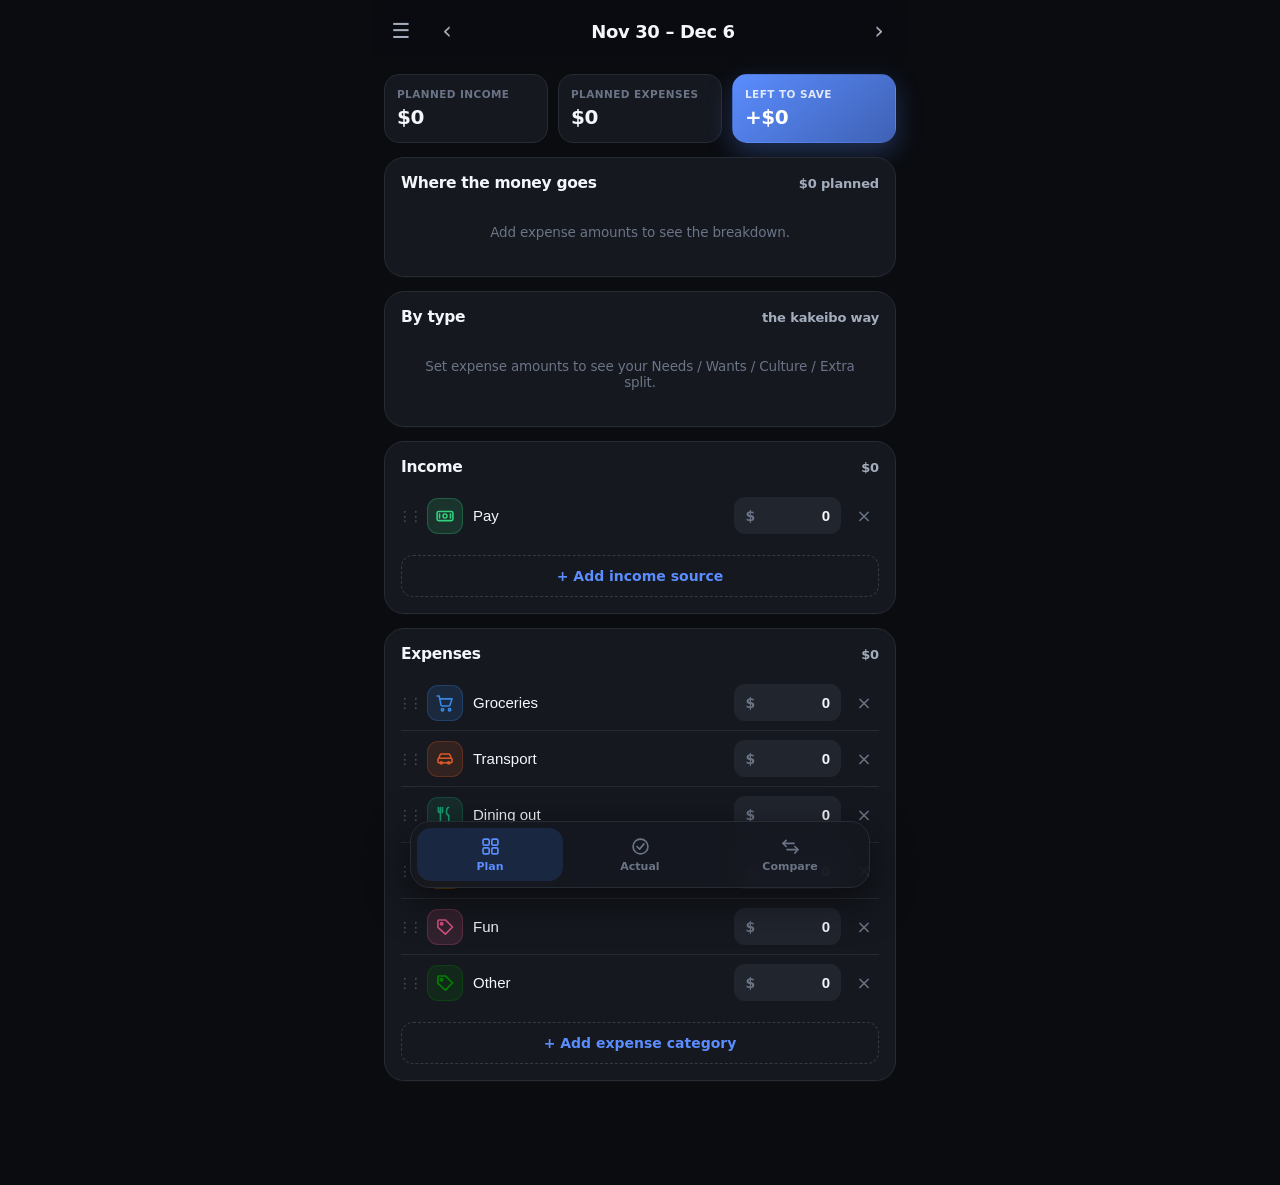
==== commit 6767f6a5: "Rebuild around Monday-start weeks; monthly reflection visualization Reorganize the app's primary tim" ====
--- a/index.html
+++ b/index.html
@@ -5,7 +5,7 @@
   <meta name="viewport" content="width=device-width, initial-scale=1, viewport-fit=cover" />
   <meta name="theme-color" content="#0a0c10" />
   <meta name="color-scheme" content="dark" />
-  <meta name="description" content="Plan your monthly budget, log what actually happened, and see the difference." />
+  <meta name="description" content="Plan your weekly budget, log what actually happened, and reflect each month." />
   <title>Kakeibo</title>
 
   <link rel="manifest" href="manifest.webmanifest" />
@@ -23,11 +23,11 @@
     <header class="topbar">
       <div class="topbar-row">
         <button class="menu-btn" id="navBtn" aria-label="Open menu">&#9776;</button>
-        <button class="month-nav" id="prevMonth" aria-label="Previous month">&#8249;</button>
+        <button class="month-nav" id="prevMonth" aria-label="Previous week">&#8249;</button>
         <button class="month-label" id="monthLabel">
           <span id="monthText">Month</span>
         </button>
-        <button class="month-nav" id="nextMonth" aria-label="Next month">&#8250;</button>
+        <button class="month-nav" id="nextMonth" aria-label="Next week">&#8250;</button>
       </div>
     </header>
 
@@ -65,7 +65,7 @@
       <!-- ACTUAL -->
       <section class="view" id="view-actual" hidden>
         <div class="summary-strip" id="actualSummary"></div>
-        <p class="hint">Enter what actually came in and went out this month.</p>
+        <p class="hint">Enter what actually came in and went out this week.</p>
         <div class="card">
           <div class="card-head"><h2>Income</h2><span class="card-sub" id="actualIncomeTotal"></span></div>
           <div class="list" id="actualIncomeList"></div>
@@ -105,6 +105,32 @@
         <p class="privacy">&#128274; Every entry stays on this device and feeds its category's actual automatically.</p>
       </section>
 
+      <!-- FORECAST -->
+      <section class="view" id="view-forecast" hidden>
+        <div class="summary-strip" id="forecastSummary"></div>
+        <div class="card">
+          <div class="card-head"><h2>Projected net worth</h2><div class="legend" id="forecastLegend"></div></div>
+          <div id="forecastChart" class="chart"></div>
+          <p class="fc-note" id="forecastNote"></p>
+        </div>
+        <div class="card">
+          <div class="card-head"><h2>Your numbers</h2></div>
+          <div class="fc-grid">
+            <label class="fc-field"><span>Cash / debit balance</span>
+              <span class="amount-field"><span class="cur">$</span><input id="fcDebit" class="amount wide" inputmode="decimal" placeholder="0" /></span></label>
+            <label class="fc-field"><span>Credit card balance</span>
+              <span class="amount-field"><span class="cur">$</span><input id="fcCard" class="amount wide" inputmode="decimal" placeholder="0" /></span></label>
+            <label class="fc-field"><span>Card APR</span>
+              <span class="amount-field"><input id="fcApr" class="amount wide" inputmode="decimal" placeholder="0" /><span class="cur">%</span></span></label>
+            <label class="fc-field"><span>Monthly contribution</span>
+              <span class="amount-field"><span class="cur">$</span><input id="fcMonthly" class="amount wide" inputmode="decimal" placeholder="0" /></span>
+              <button class="fc-useplan" id="fcUsePlan"></button></label>
+          </div>
+          <div class="fc-horizon"><span>Show next</span><div class="seg" id="fcHorizon"></div></div>
+        </div>
+        <p class="privacy">&#128274; These numbers stay on this device. Projection is an estimate, not financial advice.</p>
+      </section>
+
       <!-- HISTORY -->
       <section class="view" id="view-history" hidden>
         <div class="summary-strip" id="historySummary"></div>
@@ -123,7 +149,7 @@
           <div id="catTrendChart" class="chart"></div>
         </div>
         <div class="card">
-          <div class="card-head"><h2>Month by month</h2></div>
+          <div class="card-head"><h2>Week by week</h2></div>
           <div id="historyList" class="hist-list"></div>
         </div>
         <p class="privacy">&#128274; Your history is stored only on this device &mdash; nothing is uploaded anywhere.</p>
@@ -144,10 +170,18 @@
           <div class="card-head"><h2>Category breakdown</h2></div>
           <div id="compareTable" class="cmp-table"></div>
         </div>
-        <div class="card">
-          <div class="card-head"><h2>Monthly reflection</h2></div>
-          <div id="reflectionSummary" class="reflect-summary"></div>
-          <label class="reflect-label">What went well?</label>
+      </section>
+
+      <!-- REFLECTION (monthly roll-up of the weeks) -->
+      <section class="view" id="view-reflection" hidden>
+        <div class="summary-strip" id="reflectionSummary"></div>
+        <div class="card">
+          <div class="card-head"><h2>Weeks in <span id="reflectMonth">this month</span></h2></div>
+          <div id="reflectChart" class="chart"></div>
+        </div>
+        <div class="card">
+          <div class="card-head"><h2>Reflection</h2></div>
+          <label class="reflect-label">What went well this month?</label>
           <textarea class="reflect-input" id="reflectWell" rows="2" placeholder="e.g. packed lunch most days"></textarea>
           <label class="reflect-label">How can you improve next month?</label>
           <textarea class="reflect-input" id="reflectImprove" rows="2" placeholder="e.g. cut a subscription"></textarea>
@@ -179,14 +213,16 @@
       <div class="drawer-nav">
         <button class="nav-item" data-view="history"><span class="nav-ico" data-ic="history"></span>History</button>
         <button class="nav-item" data-view="log"><span class="nav-ico" data-ic="receipt"></span>Log</button>
+        <button class="nav-item" data-view="reflection"><span class="nav-ico" data-ic="star"></span>Reflection</button>
+        <button class="nav-item" data-view="forecast"><span class="nav-ico" data-ic="trending"></span>Forecast</button>
       </div>
       <div class="drawer-sep"></div>
       <button class="nav-item small" data-action="settings"><span class="nav-ico" data-ic="settings"></span>Settings</button>
-      <button class="nav-item small" data-action="copyPrev"><span class="nav-ico" data-ic="copy"></span>Copy last month's plan</button>
+      <button class="nav-item small" data-action="copyPrev"><span class="nav-ico" data-ic="copy"></span>Copy last week's plan</button>
       <button class="nav-item small" data-action="export"><span class="nav-ico" data-ic="download"></span>Export backup (JSON)</button>
-      <button class="nav-item small" data-action="exportCsv"><span class="nav-ico" data-ic="receipt"></span>Export month (CSV)</button>
+      <button class="nav-item small" data-action="exportCsv"><span class="nav-ico" data-ic="receipt"></span>Export week (CSV)</button>
       <button class="nav-item small" data-action="import"><span class="nav-ico" data-ic="upload"></span>Import backup</button>
-      <button class="nav-item small danger" data-action="clearMonth"><span class="nav-ico" data-ic="trash"></span>Clear this month</button>
+      <button class="nav-item small danger" data-action="clearMonth"><span class="nav-ico" data-ic="trash"></span>Clear this week</button>
     </nav>
   </div>
   <input type="file" id="importFile" accept="application/json" hidden />
--- a/styles.css
+++ b/styles.css
@@ -577,3 +577,22 @@
 .lock-key.ghost { background: transparent; box-shadow: none; color: var(--ink-2); }
 .lock-key:active { background: var(--surface-2); }
 .lock-key .ic { width: 24px; height: 24px; }
+
+/* ---------- Forecast ---------- */
+.fc-grid { display: flex; flex-direction: column; gap: 12px; }
+.fc-field { display: flex; flex-direction: column; gap: 6px; }
+.fc-field > span:first-child { font-size: 12.5px; color: var(--muted); font-weight: 600; }
+.fc-field .amount-field { align-self: flex-start; padding: 9px 12px; border-radius: var(--r-sm); }
+.fc-field .amount.wide { width: 130px; font-size: 16px; font-weight: 650; text-align: left; }
+.fc-useplan {
+  align-self: flex-start; margin-top: 2px; border: 1px solid var(--hairline);
+  background: var(--surface-2); color: var(--ink-2); font-size: 12.5px; font-weight: 600;
+  padding: 7px 12px; border-radius: 999px;
+}
+.fc-useplan.on { background: var(--brand-soft); color: var(--brand); border-color: transparent; }
+.fc-horizon { display: flex; align-items: center; gap: 10px; margin-top: 14px; }
+.fc-horizon > span { font-size: 12.5px; color: var(--muted); font-weight: 600; flex: 0 0 auto; }
+.fc-horizon .seg { flex: 1 1 auto; margin-bottom: 0; }
+.fc-note { font-size: 12.5px; color: var(--ink-2); line-height: 1.5; margin: 12px 2px 0; }
+.fc-note.warn { color: var(--over); font-weight: 500; }
+.fc-note:empty { display: none; }
